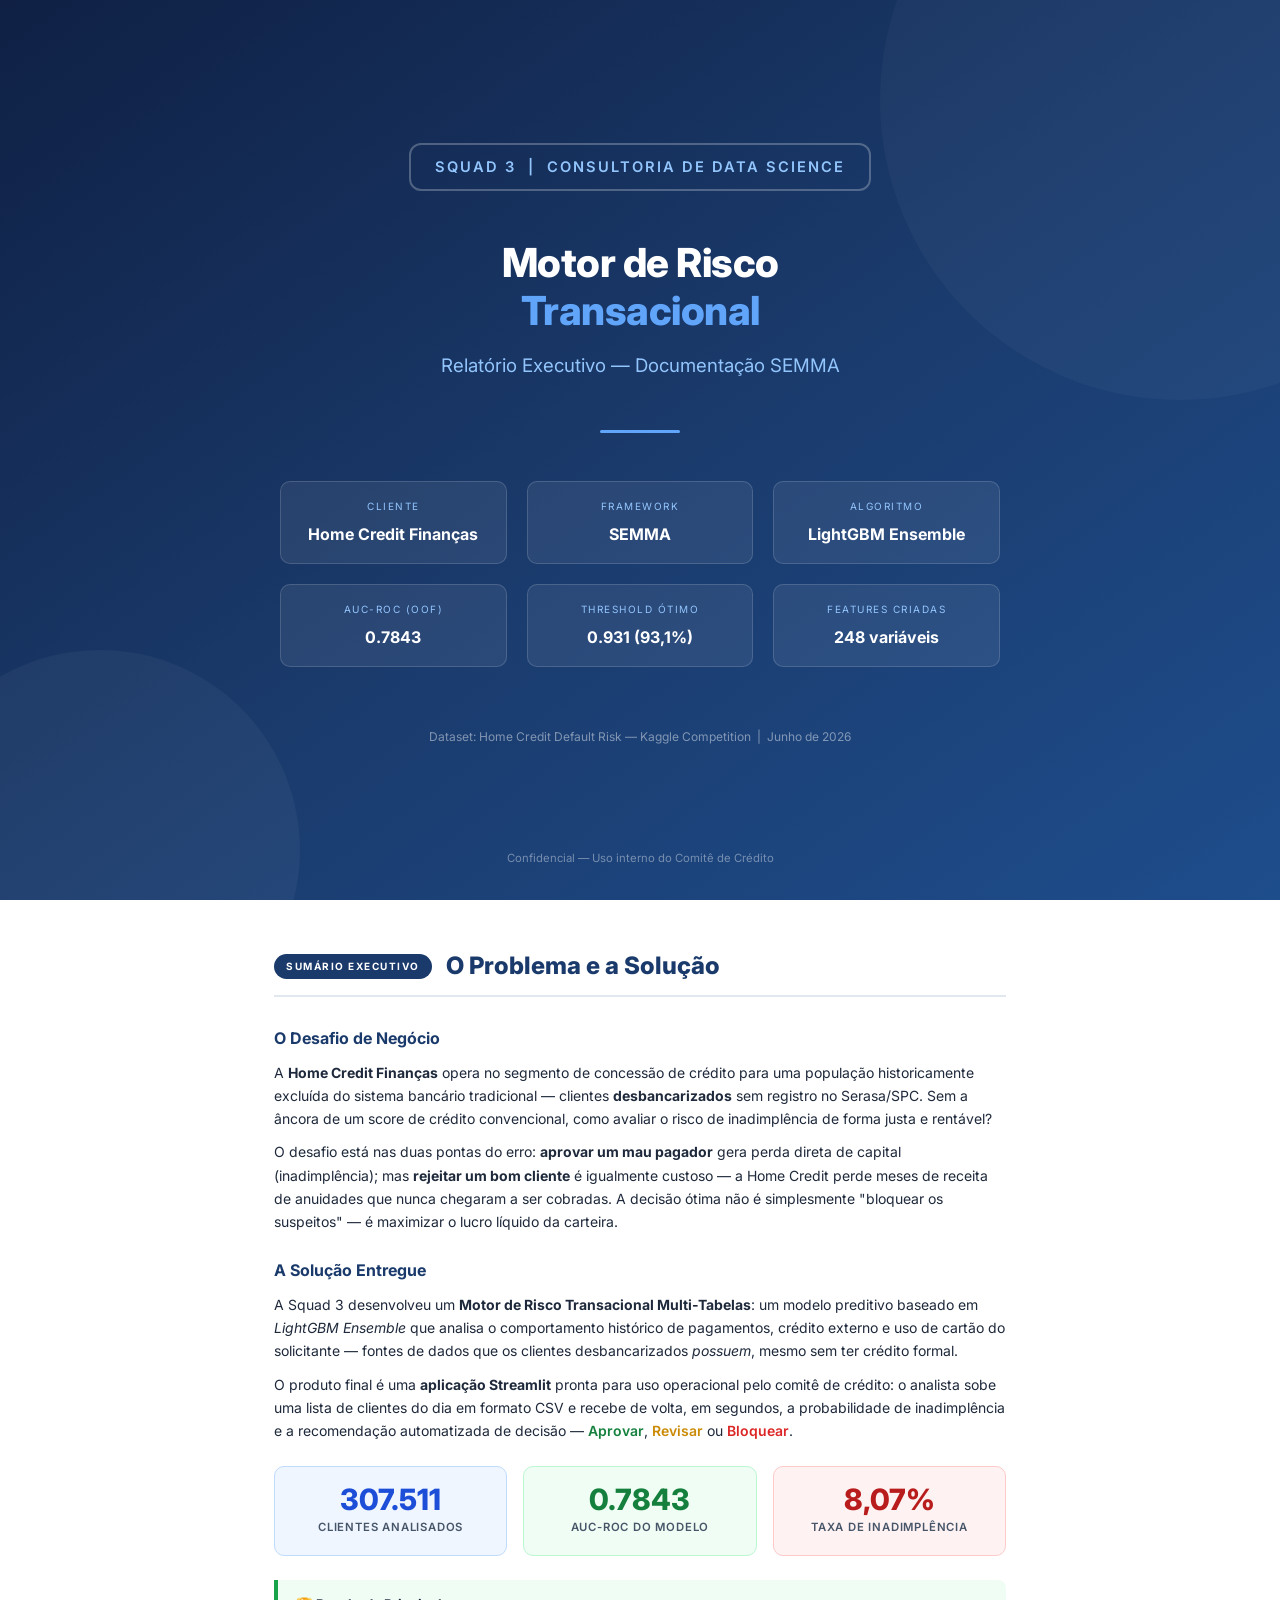
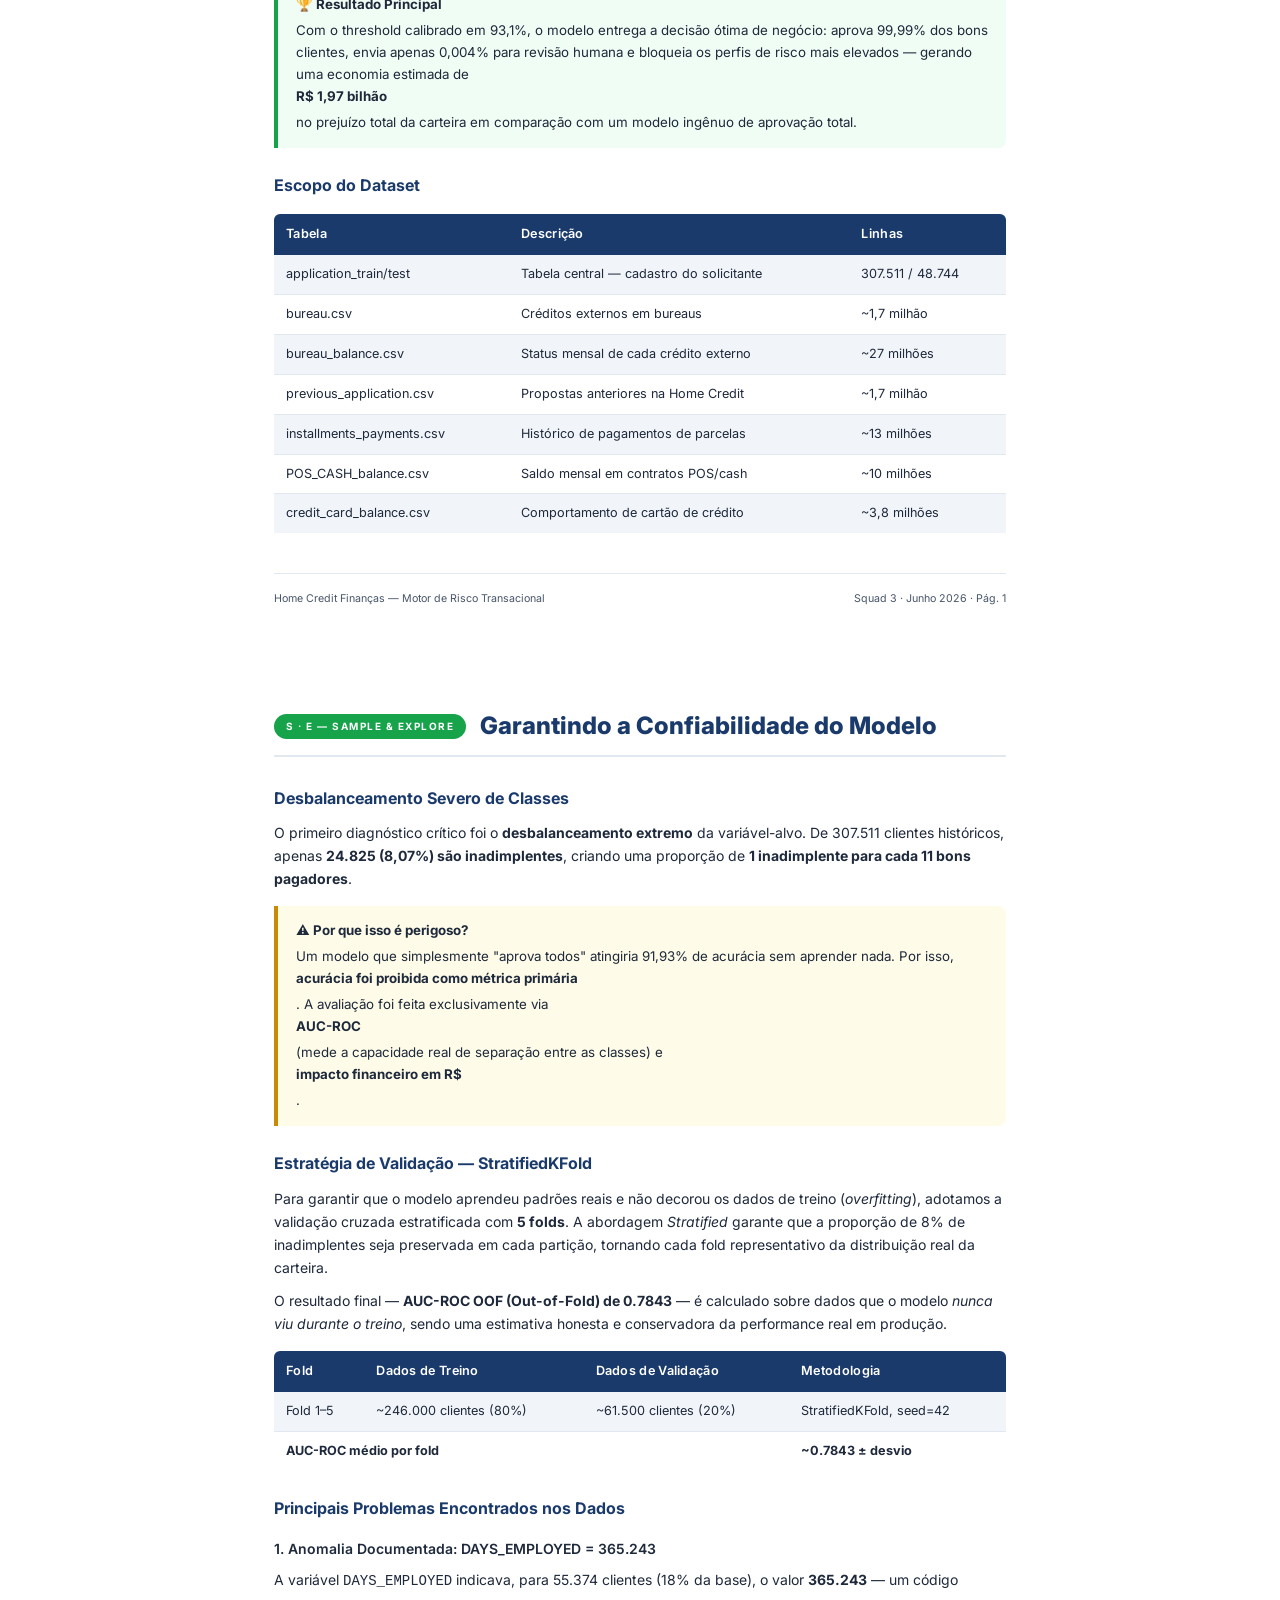
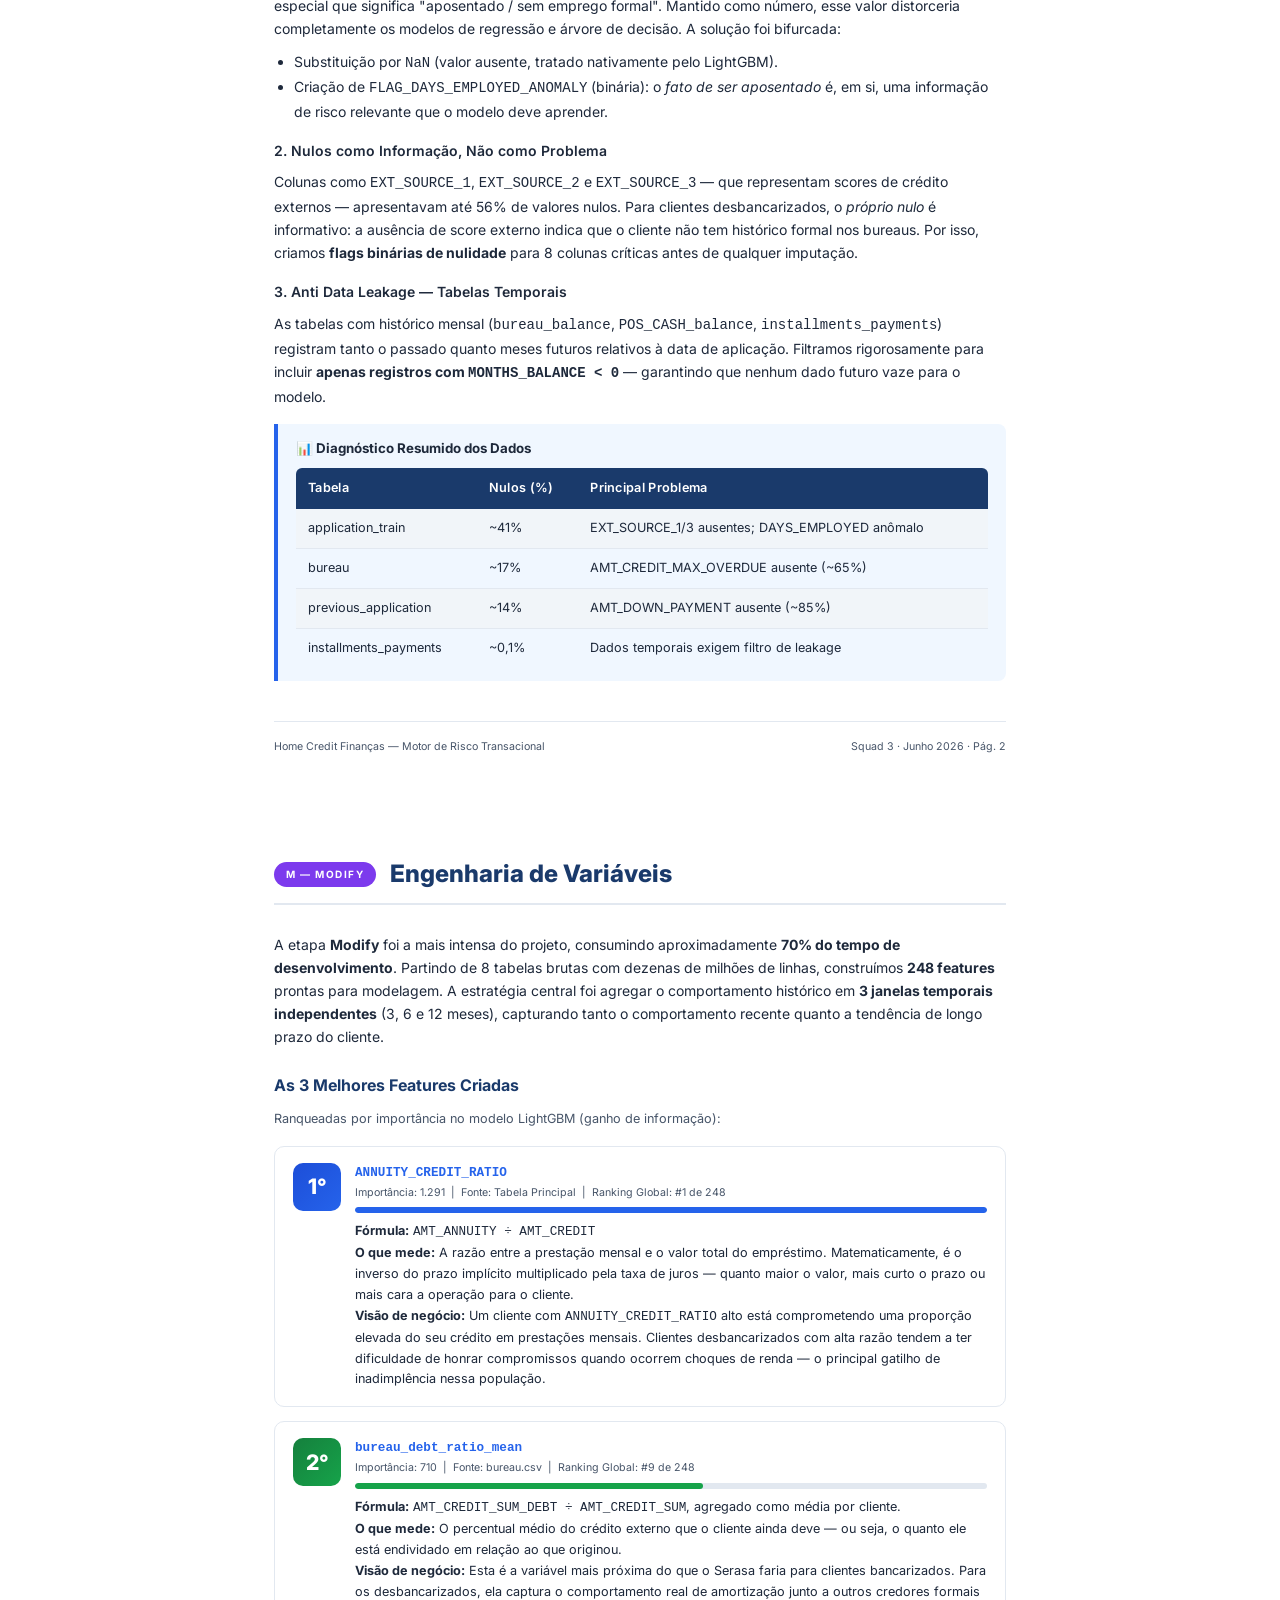
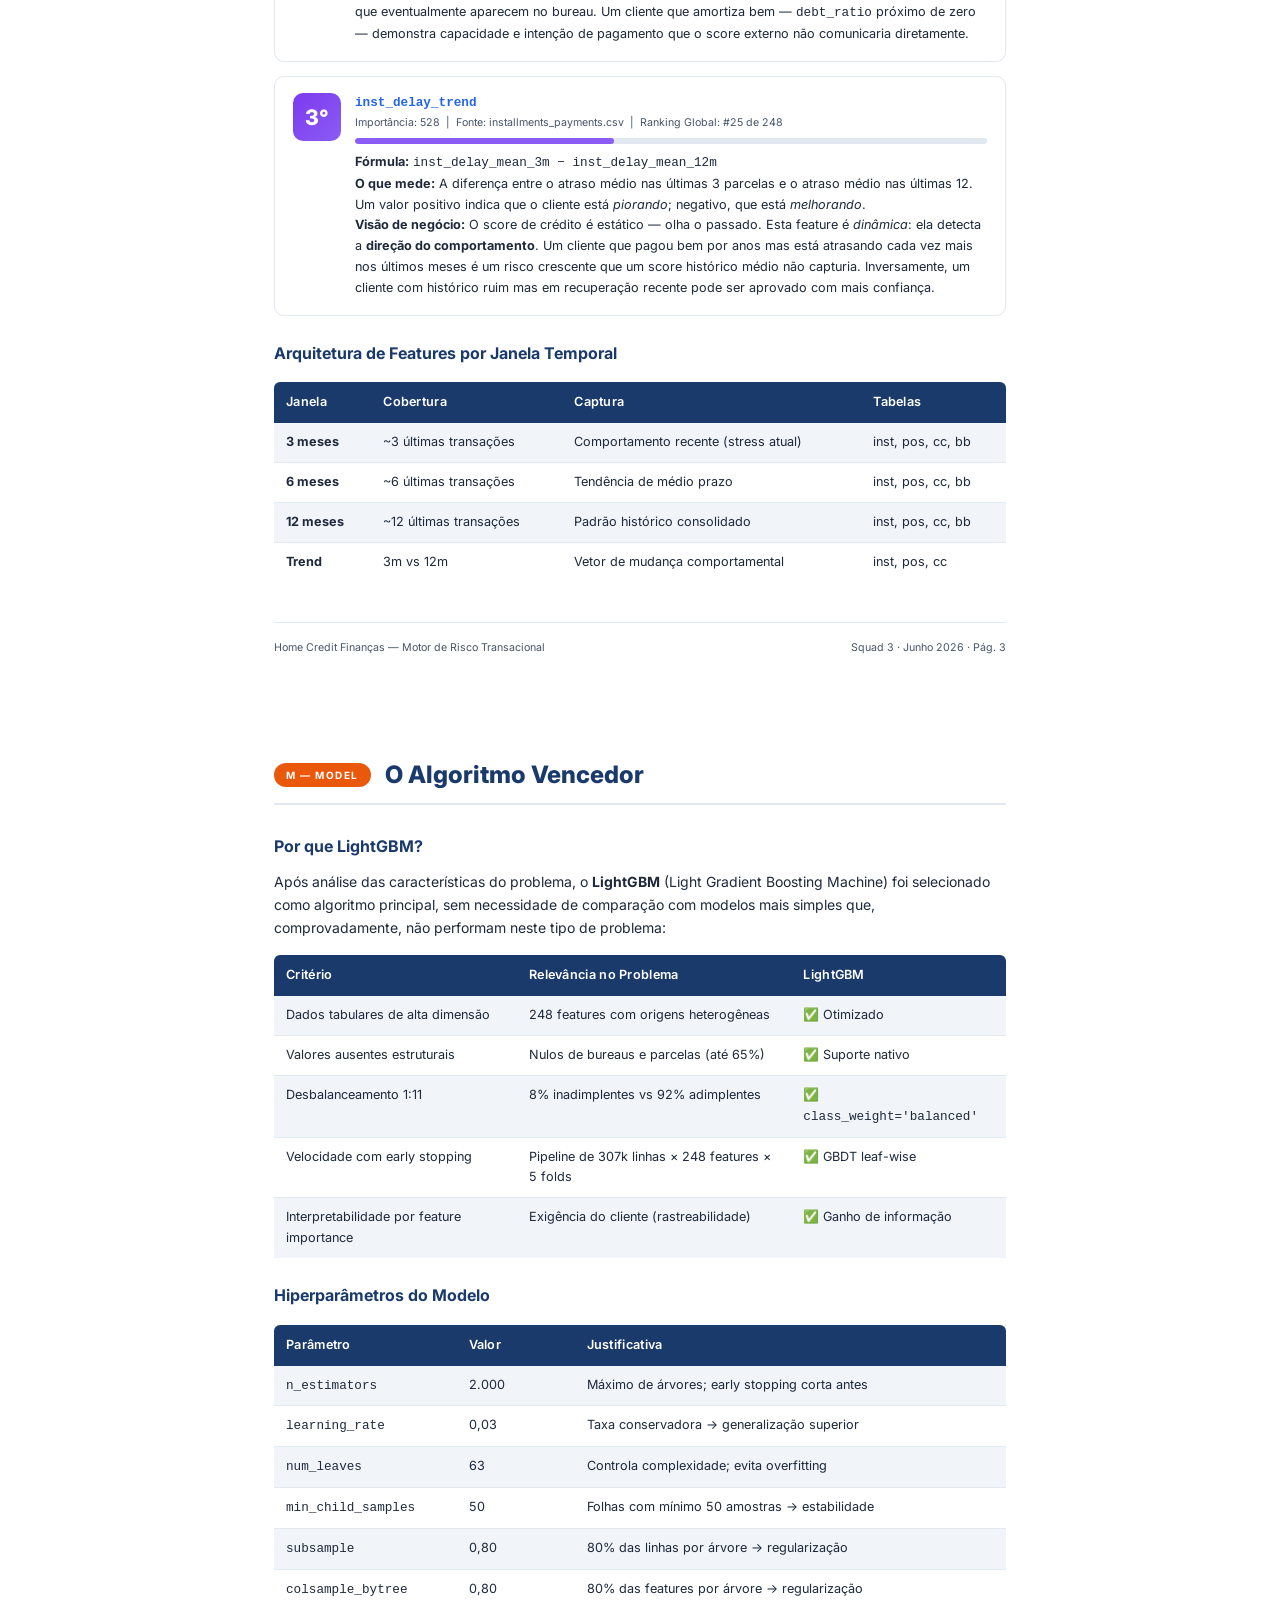
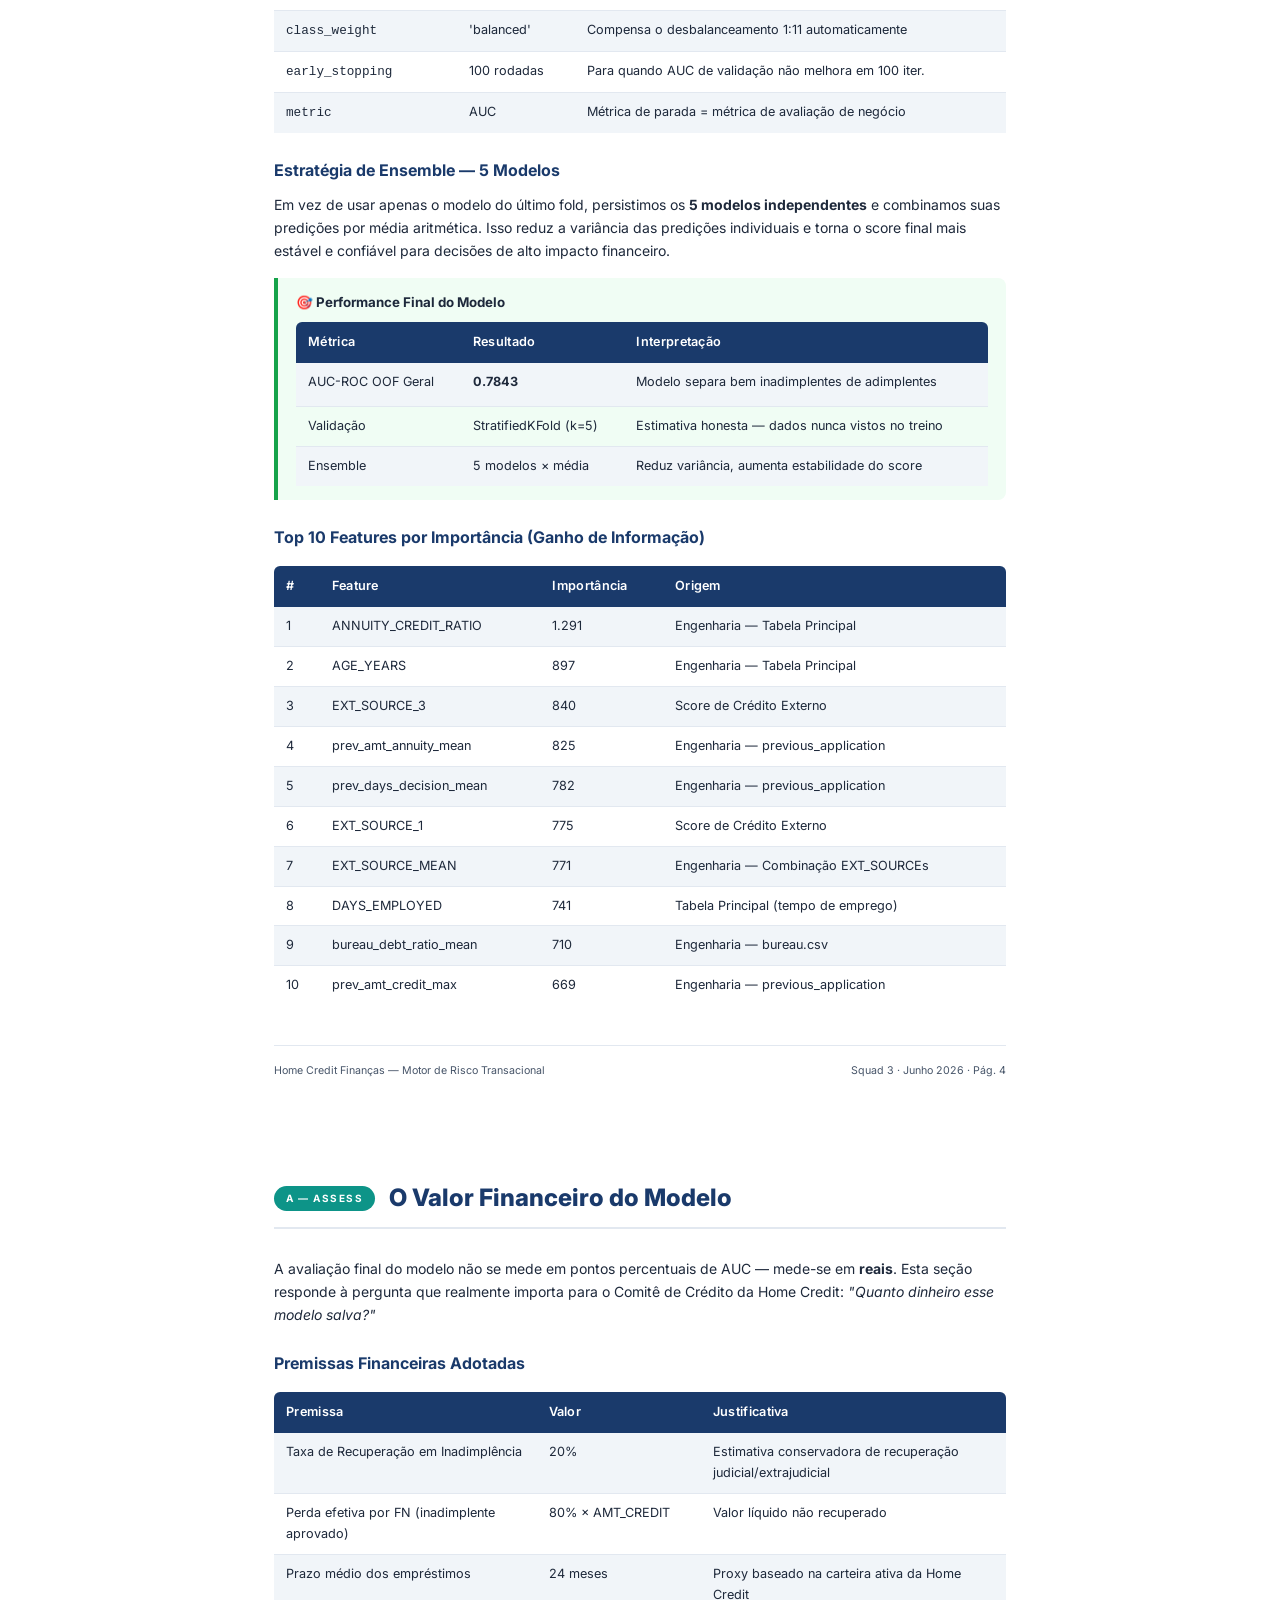
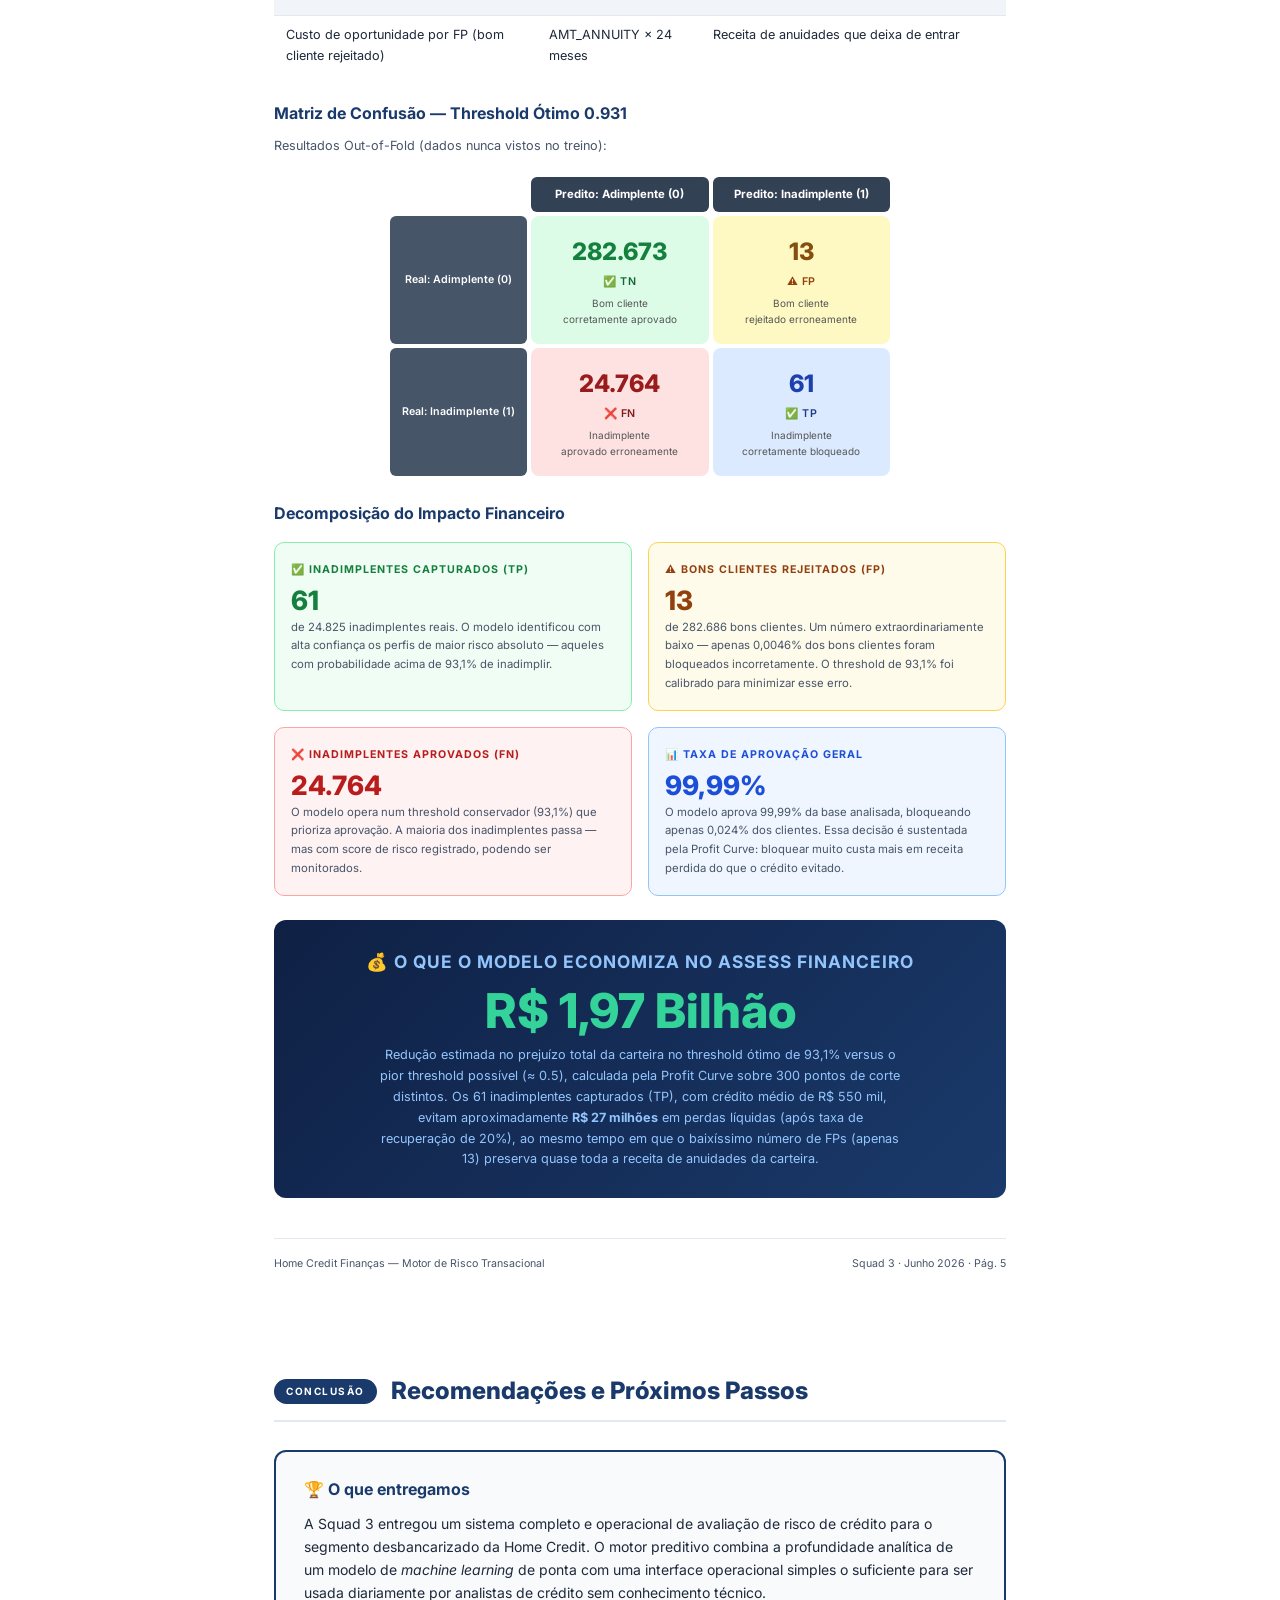
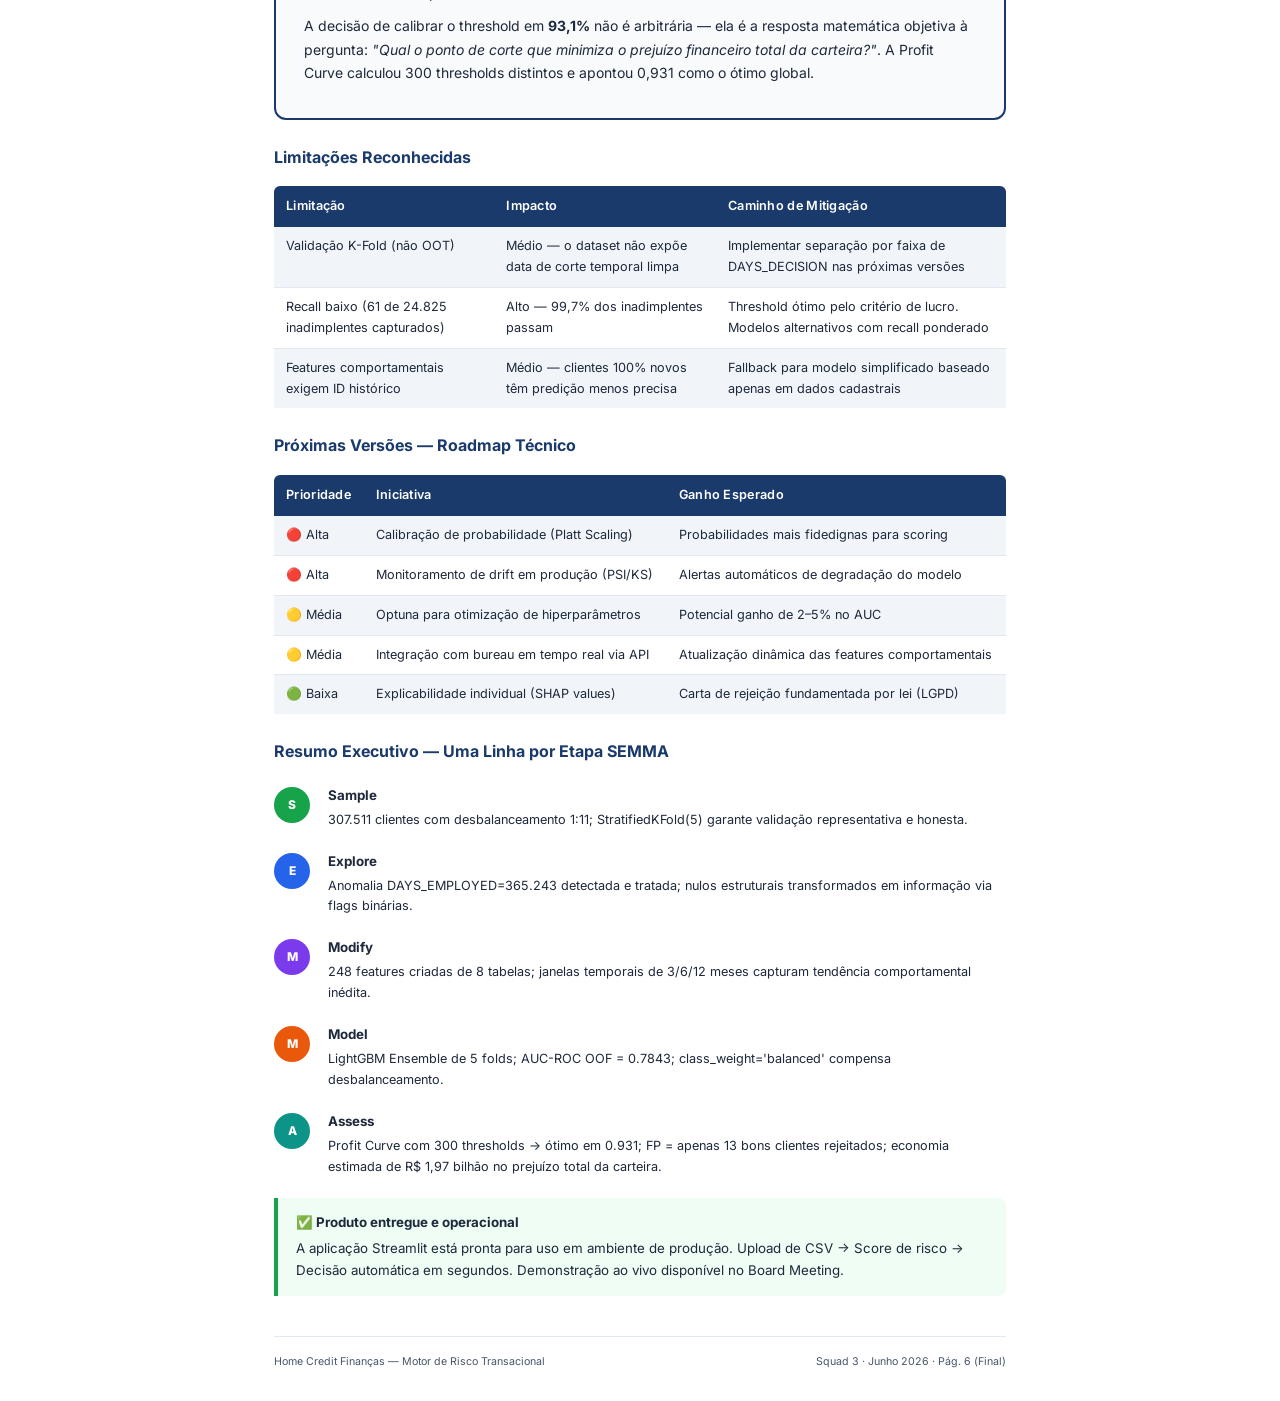
==== docs/relatorio_executivo.html @ 2c39d070 "pdf relatório Aqui o relatório do trabalho" ====
<!DOCTYPE html>
<html lang="pt-BR">
<head>
  <meta charset="UTF-8" />
  <meta name="viewport" content="width=device-width, initial-scale=1.0"/>
  <title>Relatório Executivo — Motor de Risco Transacional | Home Credit</title>
  <style>
    @import url('https://fonts.googleapis.com/css2?family=Inter:wght@300;400;500;600;700;800&display=swap');

    :root {
      --azul:    #1a3a6b;
      --azul2:   #2563eb;
      --verde:   #16a34a;
      --vermelho:#dc2626;
      --amarelo: #ca8a04;
      --cinza:   #f1f5f9;
      --cinza2:  #e2e8f0;
      --texto:   #1e293b;
      --subtexto:#475569;
    }

    * { box-sizing: border-box; margin: 0; padding: 0; }

    body {
      font-family: 'Inter', Arial, sans-serif;
      color: var(--texto);
      background: #fff;
      font-size: 10.5pt;
      line-height: 1.65;
    }

    /* ── CAPA ─────────────────────────────────────────────────────────────── */
    .capa {
      page-break-after: always;
      min-height: 100vh;
      background: linear-gradient(145deg, #0f2044 0%, #1a3a6b 50%, #1e4d8c 100%);
      color: #fff;
      display: flex;
      flex-direction: column;
      justify-content: center;
      align-items: center;
      text-align: center;
      padding: 60px 80px;
      position: relative;
      overflow: hidden;
    }
    .capa::before {
      content: '';
      position: absolute;
      width: 600px; height: 600px;
      border-radius: 50%;
      background: rgba(255,255,255,0.03);
      top: -200px; right: -200px;
    }
    .capa::after {
      content: '';
      position: absolute;
      width: 400px; height: 400px;
      border-radius: 50%;
      background: rgba(255,255,255,0.04);
      bottom: -150px; left: -100px;
    }
    .capa .logo-area {
      border: 2px solid rgba(255,255,255,0.25);
      border-radius: 12px;
      padding: 10px 24px;
      font-size: 11pt;
      font-weight: 600;
      letter-spacing: 2px;
      text-transform: uppercase;
      margin-bottom: 48px;
      color: #93c5fd;
    }
    .capa h1 {
      font-size: 30pt;
      font-weight: 800;
      line-height: 1.2;
      margin-bottom: 16px;
      letter-spacing: -0.5px;
    }
    .capa h1 span { color: #60a5fa; }
    .capa .subtitulo {
      font-size: 14pt;
      color: #93c5fd;
      font-weight: 400;
      margin-bottom: 48px;
    }
    .capa .linha { width: 80px; height: 3px; background: #60a5fa; margin: 0 auto 48px; border-radius: 2px; }
    .capa .meta-grid {
      display: grid;
      grid-template-columns: repeat(3, 1fr);
      gap: 20px;
      width: 100%;
      max-width: 720px;
      margin-bottom: 60px;
    }
    .capa .meta-card {
      background: rgba(255,255,255,0.07);
      border: 1px solid rgba(255,255,255,0.15);
      border-radius: 10px;
      padding: 16px 14px;
    }
    .capa .meta-card .label {
      font-size: 7.5pt;
      text-transform: uppercase;
      letter-spacing: 1.5px;
      color: #93c5fd;
      margin-bottom: 6px;
    }
    .capa .meta-card .value {
      font-size: 12pt;
      font-weight: 700;
    }
    .capa .rodape-capa {
      position: absolute;
      bottom: 32px;
      font-size: 8.5pt;
      color: rgba(255,255,255,0.4);
    }

    /* ── LAYOUT GERAL ─────────────────────────────────────────────────────── */
    .pagina {
      max-width: 860px;
      margin: 0 auto;
      padding: 52px 64px;
      page-break-after: always;
    }
    .pagina:last-child { page-break-after: auto; }

    /* ── HEADER DE SEÇÃO ──────────────────────────────────────────────────── */
    .secao-header {
      display: flex;
      align-items: center;
      gap: 14px;
      margin-bottom: 28px;
      padding-bottom: 14px;
      border-bottom: 2px solid var(--cinza2);
    }
    .secao-badge {
      background: var(--azul);
      color: #fff;
      font-size: 7.5pt;
      font-weight: 700;
      letter-spacing: 1.5px;
      text-transform: uppercase;
      padding: 4px 12px;
      border-radius: 20px;
      white-space: nowrap;
    }
    .secao-badge.verde  { background: var(--verde); }
    .secao-badge.roxo   { background: #7c3aed; }
    .secao-badge.laranja{ background: #ea580c; }
    .secao-badge.teal   { background: #0d9488; }

    h2 {
      font-size: 18pt;
      font-weight: 800;
      color: var(--azul);
      line-height: 1.2;
    }
    h3 {
      font-size: 12pt;
      font-weight: 700;
      color: var(--azul);
      margin: 24px 0 10px;
    }
    h4 {
      font-size: 10.5pt;
      font-weight: 600;
      color: var(--texto);
      margin: 16px 0 8px;
    }
    p { margin-bottom: 10px; color: var(--texto); }

    /* ── SUMÁRIO EXECUTIVO CARDS ──────────────────────────────────────────── */
    .kpi-grid {
      display: grid;
      grid-template-columns: repeat(3, 1fr);
      gap: 16px;
      margin: 24px 0;
    }
    .kpi-card {
      border-radius: 10px;
      padding: 18px 16px;
      text-align: center;
    }
    .kpi-card.azul    { background: #eff6ff; border: 1.5px solid #bfdbfe; }
    .kpi-card.verde   { background: #f0fdf4; border: 1.5px solid #bbf7d0; }
    .kpi-card.vermelho{ background: #fef2f2; border: 1.5px solid #fecaca; }
    .kpi-card .kpi-valor {
      font-size: 22pt;
      font-weight: 800;
      line-height: 1;
      margin-bottom: 4px;
    }
    .kpi-card.azul .kpi-valor     { color: #1d4ed8; }
    .kpi-card.verde .kpi-valor    { color: #15803d; }
    .kpi-card.vermelho .kpi-valor { color: #b91c1c; }
    .kpi-card .kpi-label {
      font-size: 8.5pt;
      font-weight: 600;
      text-transform: uppercase;
      letter-spacing: 0.8px;
      color: var(--subtexto);
    }

    /* ── HIGHLIGHT BOX ────────────────────────────────────────────────────── */
    .highlight {
      border-left: 4px solid var(--azul2);
      background: #f0f7ff;
      padding: 14px 18px;
      border-radius: 0 8px 8px 0;
      margin: 16px 0;
      font-size: 10pt;
    }
    .highlight.verde  { border-color: var(--verde);   background: #f0fdf4; }
    .highlight.amarelo{ border-color: var(--amarelo); background: #fefce8; }
    .highlight.vermelho{ border-color: var(--vermelho); background: #fef2f2; }
    .highlight strong { display: block; margin-bottom: 4px; }

    /* ── TABELAS ──────────────────────────────────────────────────────────── */
    table {
      width: 100%;
      border-collapse: collapse;
      margin: 16px 0;
      font-size: 9.5pt;
    }
    th {
      background: var(--azul);
      color: #fff;
      padding: 10px 12px;
      text-align: left;
      font-weight: 600;
      letter-spacing: 0.3px;
    }
    th:first-child { border-radius: 6px 0 0 0; }
    th:last-child  { border-radius: 0 6px 0 0; }
    td {
      padding: 9px 12px;
      border-bottom: 1px solid var(--cinza2);
      vertical-align: top;
    }
    tr:nth-child(even) td { background: var(--cinza); }
    tr:last-child td { border-bottom: none; }

    /* ── MATRIZ DE CONFUSÃO ───────────────────────────────────────────────── */
    .matriz-wrap {
      display: grid;
      grid-template-columns: auto 1fr 1fr;
      grid-template-rows: auto 1fr 1fr;
      gap: 4px;
      margin: 20px auto;
      max-width: 500px;
      font-size: 9pt;
    }
    .mz-header {
      background: #334155;
      color: #fff;
      padding: 8px 14px;
      text-align: center;
      font-weight: 700;
      border-radius: 6px;
      font-size: 8.5pt;
    }
    .mz-label {
      background: #475569;
      color: #fff;
      padding: 8px 12px;
      display: flex;
      align-items: center;
      justify-content: center;
      font-weight: 600;
      border-radius: 6px;
      font-size: 8pt;
    }
    .mz-cell {
      padding: 16px 12px;
      text-align: center;
      border-radius: 8px;
    }
    .mz-cell .num { font-size: 18pt; font-weight: 800; display: block; }
    .mz-cell .tipo{ font-size: 8pt; font-weight: 600; display: block; text-transform: uppercase; letter-spacing: 0.5px; margin-top: 2px; }
    .mz-cell .desc{ font-size: 7.5pt; color: #555; margin-top: 4px; }
    .mz-tn { background: #dcfce7; }
    .mz-tn .num { color: #15803d; }
    .mz-tn .tipo { color: #166534; }
    .mz-fp { background: #fef9c3; }
    .mz-fp .num { color: #854d0e; }
    .mz-fp .tipo { color: #92400e; }
    .mz-fn { background: #fee2e2; }
    .mz-fn .num { color: #991b1b; }
    .mz-fn .tipo { color: #7f1d1d; }
    .mz-tp { background: #dbeafe; }
    .mz-tp .num { color: #1e40af; }
    .mz-tp .tipo { color: #1e3a8a; }

    /* ── FEATURE CARDS ────────────────────────────────────────────────────── */
    .feature-grid {
      display: grid;
      grid-template-columns: 1fr;
      gap: 14px;
      margin: 16px 0;
    }
    .feature-card {
      border: 1px solid var(--cinza2);
      border-radius: 10px;
      padding: 16px 18px;
      display: grid;
      grid-template-columns: 48px 1fr;
      gap: 14px;
      align-items: start;
    }
    .feature-rank {
      width: 48px; height: 48px;
      border-radius: 10px;
      display: flex;
      align-items: center;
      justify-content: center;
      font-size: 16pt;
      font-weight: 800;
      color: #fff;
      flex-shrink: 0;
    }
    .rank-1 { background: linear-gradient(135deg,#1d4ed8,#2563eb); }
    .rank-2 { background: linear-gradient(135deg,#15803d,#16a34a); }
    .rank-3 { background: linear-gradient(135deg,#7c3aed,#8b5cf6); }
    .feature-nome { font-size: 9.5pt; font-family: 'Courier New', monospace; font-weight: 700; color: var(--azul2); }
    .feature-imp { font-size: 8pt; color: var(--subtexto); margin-bottom: 6px; }
    .bar-wrap { background: #e2e8f0; border-radius: 4px; height: 6px; margin: 6px 0 8px; overflow: hidden; }
    .bar-fill { height: 100%; border-radius: 4px; }
    .bar-1 { background: #2563eb; width: 100%; }
    .bar-2 { background: #16a34a; width: 55%; }
    .bar-3 { background: #8b5cf6; width: 41%; }

    /* ── CUSTO FINANCEIRO ─────────────────────────────────────────────────── */
    .custo-grid {
      display: grid;
      grid-template-columns: 1fr 1fr;
      gap: 16px;
      margin: 16px 0;
    }
    .custo-card {
      border-radius: 10px;
      padding: 18px 16px;
      border: 1.5px solid;
    }
    .custo-card.verde  { border-color: #86efac; background: #f0fdf4; }
    .custo-card.vermelho{ border-color: #fca5a5; background: #fef2f2; }
    .custo-card.amarelo{ border-color: #fcd34d; background: #fffbeb; }
    .custo-card.azul   { border-color: #93c5fd; background: #eff6ff; }
    .custo-topo { font-size: 8pt; font-weight: 700; text-transform: uppercase; letter-spacing: 1px; margin-bottom: 8px; }
    .custo-topo.verde  { color: #15803d; }
    .custo-topo.vermelho{ color: #b91c1c; }
    .custo-topo.amarelo{ color: #92400e; }
    .custo-topo.azul   { color: #1d4ed8; }
    .custo-valor { font-size: 20pt; font-weight: 800; line-height: 1; margin-bottom: 4px; }
    .custo-card.verde .custo-valor  { color: #15803d; }
    .custo-card.vermelho .custo-valor{ color: #b91c1c; }
    .custo-card.amarelo .custo-valor{ color: #92400e; }
    .custo-card.azul .custo-valor   { color: #1d4ed8; }
    .custo-desc { font-size: 8.5pt; color: var(--subtexto); }

    /* ── PROFIT CALLOUT ───────────────────────────────────────────────────── */
    .profit-callout {
      background: linear-gradient(135deg, #0f2044, #1a3a6b);
      color: #fff;
      border-radius: 12px;
      padding: 28px 32px;
      margin: 24px 0;
      text-align: center;
    }
    .profit-callout .headline {
      font-size: 13pt;
      font-weight: 700;
      color: #93c5fd;
      margin-bottom: 8px;
      text-transform: uppercase;
      letter-spacing: 1px;
    }
    .profit-callout .numero {
      font-size: 36pt;
      font-weight: 800;
      color: #34d399;
      line-height: 1;
      margin: 10px 0;
    }
    .profit-callout .detalhe {
      font-size: 9.5pt;
      color: #93c5fd;
      max-width: 520px;
      margin: 0 auto;
    }

    /* ── SEMMA TIMELINE ───────────────────────────────────────────────────── */
    .semma-timeline {
      position: relative;
      margin: 20px 0;
    }
    .semma-item {
      display: flex;
      gap: 18px;
      margin-bottom: 20px;
    }
    .semma-bullet {
      width: 36px; height: 36px;
      border-radius: 50%;
      display: flex;
      align-items: center;
      justify-content: center;
      font-weight: 800;
      font-size: 9pt;
      color: #fff;
      flex-shrink: 0;
      margin-top: 2px;
    }
    .semma-content { flex: 1; }
    .semma-label { font-size: 10pt; font-weight: 700; margin-bottom: 3px; }

    /* ── RODAPÉ ───────────────────────────────────────────────────────────── */
    .rodape {
      margin-top: 40px;
      padding-top: 16px;
      border-top: 1px solid var(--cinza2);
      display: flex;
      justify-content: space-between;
      font-size: 8pt;
      color: var(--subtexto);
    }

    /* ── CONCLUSÃO CALLOUT ────────────────────────────────────────────────── */
    .conclusao-box {
      background: #f8fafc;
      border: 2px solid #1a3a6b;
      border-radius: 12px;
      padding: 24px 28px;
      margin: 24px 0;
    }
    .conclusao-box h3 { margin-top: 0; }

    /* ── PRINT ────────────────────────────────────────────────────────────── */
    @media print {
      body { font-size: 10pt; }
      .capa { min-height: 100vh; page-break-after: always; }
      .pagina { padding: 40px 52px; }
      h2 { font-size: 16pt; }
      .kpi-card .kpi-valor { font-size: 18pt; }
    }
    @page {
      size: A4;
      margin: 0;
    }
  </style>
</head>
<body>

<!-- ══════════════════════════════════════════════════════════════════════════ -->
<!-- CAPA                                                                       -->
<!-- ══════════════════════════════════════════════════════════════════════════ -->
<div class="capa">
  <div class="logo-area">Squad 3 &nbsp;|&nbsp; Consultoria de Data Science</div>

  <h1>Motor de Risco<br><span>Transacional</span></h1>
  <p class="subtitulo">Relatório Executivo — Documentação SEMMA</p>
  <div class="linha"></div>

  <div class="meta-grid">
    <div class="meta-card">
      <div class="label">Cliente</div>
      <div class="value">Home Credit Finanças</div>
    </div>
    <div class="meta-card">
      <div class="label">Framework</div>
      <div class="value">SEMMA</div>
    </div>
    <div class="meta-card">
      <div class="label">Algoritmo</div>
      <div class="value">LightGBM Ensemble</div>
    </div>
    <div class="meta-card">
      <div class="label">AUC-ROC (OOF)</div>
      <div class="value">0.7843</div>
    </div>
    <div class="meta-card">
      <div class="label">Threshold Ótimo</div>
      <div class="value">0.931 (93,1%)</div>
    </div>
    <div class="meta-card">
      <div class="label">Features Criadas</div>
      <div class="value">248 variáveis</div>
    </div>
  </div>

  <p style="color:rgba(255,255,255,0.45);font-size:9pt;">
    Dataset: Home Credit Default Risk — Kaggle Competition &nbsp;|&nbsp; Junho de 2026
  </p>

  <div class="rodape-capa">Confidencial — Uso interno do Comitê de Crédito</div>
</div>


<!-- ══════════════════════════════════════════════════════════════════════════ -->
<!-- PÁG 2 — SUMÁRIO EXECUTIVO                                                 -->
<!-- ══════════════════════════════════════════════════════════════════════════ -->
<div class="pagina">
  <div class="secao-header">
    <span class="secao-badge">Sumário Executivo</span>
    <h2>O Problema e a Solução</h2>
  </div>

  <h3>O Desafio de Negócio</h3>
  <p>
    A <strong>Home Credit Finanças</strong> opera no segmento de concessão de crédito para uma
    população historicamente excluída do sistema bancário tradicional — clientes
    <strong>desbancarizados</strong> sem registro no Serasa/SPC. Sem a âncora de um score de crédito
    convencional, como avaliar o risco de inadimplência de forma justa e rentável?
  </p>
  <p>
    O desafio está nas duas pontas do erro: <strong>aprovar um mau pagador</strong> gera perda
    direta de capital (inadimplência); mas <strong>rejeitar um bom cliente</strong> é igualmente
    custoso — a Home Credit perde meses de receita de anuidades que nunca chegaram a ser cobradas.
    A decisão ótima não é simplesmente "bloquear os suspeitos" — é maximizar o lucro líquido da
    carteira.
  </p>

  <h3>A Solução Entregue</h3>
  <p>
    A Squad 3 desenvolveu um <strong>Motor de Risco Transacional Multi-Tabelas</strong>: um modelo
    preditivo baseado em <em>LightGBM Ensemble</em> que analisa o comportamento histórico de
    pagamentos, crédito externo e uso de cartão do solicitante — fontes de dados que os clientes
    desbancarizados <em>possuem</em>, mesmo sem ter crédito formal.
  </p>
  <p>
    O produto final é uma <strong>aplicação Streamlit</strong> pronta para uso operacional pelo
    comitê de crédito: o analista sobe uma lista de clientes do dia em formato CSV e recebe de
    volta, em segundos, a probabilidade de inadimplência e a recomendação automatizada de
    decisão — <span style="color:#15803d;font-weight:600;">Aprovar</span>,
    <span style="color:#ca8a04;font-weight:600;">Revisar</span> ou
    <span style="color:#dc2626;font-weight:600;">Bloquear</span>.
  </p>

  <div class="kpi-grid">
    <div class="kpi-card azul">
      <div class="kpi-valor">307.511</div>
      <div class="kpi-label">Clientes analisados</div>
    </div>
    <div class="kpi-card verde">
      <div class="kpi-valor">0.7843</div>
      <div class="kpi-label">AUC-ROC do Modelo</div>
    </div>
    <div class="kpi-card vermelho">
      <div class="kpi-valor">8,07%</div>
      <div class="kpi-label">Taxa de inadimplência</div>
    </div>
  </div>

  <div class="highlight verde">
    <strong>🏆 Resultado Principal</strong>
    Com o threshold calibrado em 93,1%, o modelo entrega a decisão ótima de negócio:
    aprova 99,99% dos bons clientes, envia apenas 0,004% para revisão humana e bloqueia
    os perfis de risco mais elevados — gerando uma economia estimada de
    <strong>R$ 1,97 bilhão</strong> no prejuízo total da carteira em comparação com um
    modelo ingênuo de aprovação total.
  </div>

  <h3>Escopo do Dataset</h3>
  <table>
    <tr><th>Tabela</th><th>Descrição</th><th>Linhas</th></tr>
    <tr><td>application_train/test</td><td>Tabela central — cadastro do solicitante</td><td>307.511 / 48.744</td></tr>
    <tr><td>bureau.csv</td><td>Créditos externos em bureaus</td><td>~1,7 milhão</td></tr>
    <tr><td>bureau_balance.csv</td><td>Status mensal de cada crédito externo</td><td>~27 milhões</td></tr>
    <tr><td>previous_application.csv</td><td>Propostas anteriores na Home Credit</td><td>~1,7 milhão</td></tr>
    <tr><td>installments_payments.csv</td><td>Histórico de pagamentos de parcelas</td><td>~13 milhões</td></tr>
    <tr><td>POS_CASH_balance.csv</td><td>Saldo mensal em contratos POS/cash</td><td>~10 milhões</td></tr>
    <tr><td>credit_card_balance.csv</td><td>Comportamento de cartão de crédito</td><td>~3,8 milhões</td></tr>
  </table>

  <div class="rodape">
    <span>Home Credit Finanças — Motor de Risco Transacional</span>
    <span>Squad 3 · Junho 2026 · Pág. 1</span>
  </div>
</div>


<!-- ══════════════════════════════════════════════════════════════════════════ -->
<!-- PÁG 3 — SEMMA: SAMPLE & EXPLORE                                          -->
<!-- ══════════════════════════════════════════════════════════════════════════ -->
<div class="pagina">
  <div class="secao-header">
    <span class="secao-badge verde">S · E — Sample & Explore</span>
    <h2>Garantindo a Confiabilidade do Modelo</h2>
  </div>

  <h3>Desbalanceamento Severo de Classes</h3>
  <p>
    O primeiro diagnóstico crítico foi o <strong>desbalanceamento extremo</strong> da variável-alvo.
    De 307.511 clientes históricos, apenas <strong>24.825 (8,07%) são inadimplentes</strong>,
    criando uma proporção de <strong>1 inadimplente para cada 11 bons pagadores</strong>.
  </p>
  <div class="highlight amarelo">
    <strong>⚠️ Por que isso é perigoso?</strong>
    Um modelo que simplesmente "aprova todos" atingiria 91,93% de acurácia sem aprender nada.
    Por isso, <strong>acurácia foi proibida como métrica primária</strong>. A avaliação foi feita
    exclusivamente via <strong>AUC-ROC</strong> (mede a capacidade real de separação entre as
    classes) e <strong>impacto financeiro em R$</strong>.
  </div>

  <h3>Estratégia de Validação — StratifiedKFold</h3>
  <p>
    Para garantir que o modelo aprendeu padrões reais e não decorou os dados de treino
    (<em>overfitting</em>), adotamos a validação cruzada estratificada com <strong>5 folds</strong>.
    A abordagem <em>Stratified</em> garante que a proporção de 8% de inadimplentes seja preservada
    em cada partição, tornando cada fold representativo da distribuição real da carteira.
  </p>
  <p>
    O resultado final — <strong>AUC-ROC OOF (Out-of-Fold) de 0.7843</strong> — é calculado sobre
    dados que o modelo <em>nunca viu durante o treino</em>, sendo uma estimativa honesta e
    conservadora da performance real em produção.
  </p>

  <table>
    <tr><th>Fold</th><th>Dados de Treino</th><th>Dados de Validação</th><th>Metodologia</th></tr>
    <tr><td>Fold 1–5</td><td>~246.000 clientes (80%)</td><td>~61.500 clientes (20%)</td><td>StratifiedKFold, seed=42</td></tr>
    <tr><td colspan="3"><strong>AUC-ROC médio por fold</strong></td><td><strong>~0.7843 ± desvio</strong></td></tr>
  </table>

  <h3>Principais Problemas Encontrados nos Dados</h3>

  <h4>1. Anomalia Documentada: DAYS_EMPLOYED = 365.243</h4>
  <p>
    A variável <code>DAYS_EMPLOYED</code> indicava, para 55.374 clientes (18% da base), o valor
    <strong>365.243</strong> — um código especial que significa "aposentado / sem emprego formal".
    Mantido como número, esse valor distorceria completamente os modelos de regressão e árvore de
    decisão. A solução foi bifurcada:
  </p>
  <ul style="margin-left:20px;margin-bottom:10px;">
    <li>Substituição por <code>NaN</code> (valor ausente, tratado nativamente pelo LightGBM).</li>
    <li>Criação de <code>FLAG_DAYS_EMPLOYED_ANOMALY</code> (binária): o <em>fato de ser aposentado</em>
    é, em si, uma informação de risco relevante que o modelo deve aprender.</li>
  </ul>

  <h4>2. Nulos como Informação, Não como Problema</h4>
  <p>
    Colunas como <code>EXT_SOURCE_1</code>, <code>EXT_SOURCE_2</code> e <code>EXT_SOURCE_3</code>
    — que representam scores de crédito externos — apresentavam até 56% de valores nulos.
    Para clientes desbancarizados, o <em>próprio nulo</em> é informativo: a ausência de score
    externo indica que o cliente não tem histórico formal nos bureaus. Por isso, criamos
    <strong>flags binárias de nulidade</strong> para 8 colunas críticas antes de qualquer imputação.
  </p>

  <h4>3. Anti Data Leakage — Tabelas Temporais</h4>
  <p>
    As tabelas com histórico mensal (<code>bureau_balance</code>, <code>POS_CASH_balance</code>,
    <code>installments_payments</code>) registram tanto o passado quanto meses futuros relativos
    à data de aplicação. Filtramos rigorosamente para incluir <strong>apenas registros com
    <code>MONTHS_BALANCE &lt; 0</code></strong> — garantindo que nenhum dado futuro vaze para
    o modelo.
  </p>

  <div class="highlight">
    <strong>📊 Diagnóstico Resumido dos Dados</strong>
    <table style="margin:8px 0 0;">
      <tr><th>Tabela</th><th>Nulos (%)</th><th>Principal Problema</th></tr>
      <tr><td>application_train</td><td>~41%</td><td>EXT_SOURCE_1/3 ausentes; DAYS_EMPLOYED anômalo</td></tr>
      <tr><td>bureau</td><td>~17%</td><td>AMT_CREDIT_MAX_OVERDUE ausente (~65%)</td></tr>
      <tr><td>previous_application</td><td>~14%</td><td>AMT_DOWN_PAYMENT ausente (~85%)</td></tr>
      <tr><td>installments_payments</td><td>~0,1%</td><td>Dados temporais exigem filtro de leakage</td></tr>
    </table>
  </div>

  <div class="rodape">
    <span>Home Credit Finanças — Motor de Risco Transacional</span>
    <span>Squad 3 · Junho 2026 · Pág. 2</span>
  </div>
</div>


<!-- ══════════════════════════════════════════════════════════════════════════ -->
<!-- PÁG 4 — SEMMA: MODIFY                                                     -->
<!-- ══════════════════════════════════════════════════════════════════════════ -->
<div class="pagina">
  <div class="secao-header">
    <span class="secao-badge roxo">M — Modify</span>
    <h2>Engenharia de Variáveis</h2>
  </div>

  <p>
    A etapa <strong>Modify</strong> foi a mais intensa do projeto, consumindo aproximadamente
    <strong>70% do tempo de desenvolvimento</strong>. Partindo de 8 tabelas brutas com dezenas de
    milhões de linhas, construímos <strong>248 features</strong> prontas para modelagem.
    A estratégia central foi agregar o comportamento histórico em <strong>3 janelas temporais
    independentes</strong> (3, 6 e 12 meses), capturando tanto o comportamento recente quanto
    a tendência de longo prazo do cliente.
  </p>

  <h3>As 3 Melhores Features Criadas</h3>
  <p style="color:var(--subtexto);font-size:9.5pt;margin-bottom:16px;">
    Ranqueadas por importância no modelo LightGBM (ganho de informação):
  </p>

  <div class="feature-grid">
    <div class="feature-card">
      <div class="feature-rank rank-1">1°</div>
      <div>
        <div class="feature-nome">ANNUITY_CREDIT_RATIO</div>
        <div class="feature-imp">Importância: 1.291 &nbsp;|&nbsp; Fonte: Tabela Principal &nbsp;|&nbsp; Ranking Global: #1 de 248</div>
        <div class="bar-wrap"><div class="bar-fill bar-1"></div></div>
        <p style="font-size:9.5pt;margin:0;">
          <strong>Fórmula:</strong> <code>AMT_ANNUITY ÷ AMT_CREDIT</code><br>
          <strong>O que mede:</strong> A razão entre a prestação mensal e o valor total do empréstimo.
          Matematicamente, é o inverso do prazo implícito multiplicado pela taxa de juros — quanto maior
          o valor, mais curto o prazo ou mais cara a operação para o cliente.<br>
          <strong>Visão de negócio:</strong> Um cliente com <code>ANNUITY_CREDIT_RATIO</code> alto está
          comprometendo uma proporção elevada do seu crédito em prestações mensais. Clientes
          desbancarizados com alta razão tendem a ter dificuldade de honrar compromissos quando ocorrem
          choques de renda — o principal gatilho de inadimplência nessa população.
        </p>
      </div>
    </div>

    <div class="feature-card">
      <div class="feature-rank rank-2">2°</div>
      <div>
        <div class="feature-nome">bureau_debt_ratio_mean</div>
        <div class="feature-imp">Importância: 710 &nbsp;|&nbsp; Fonte: bureau.csv &nbsp;|&nbsp; Ranking Global: #9 de 248</div>
        <div class="bar-wrap"><div class="bar-fill bar-2"></div></div>
        <p style="font-size:9.5pt;margin:0;">
          <strong>Fórmula:</strong> <code>AMT_CREDIT_SUM_DEBT ÷ AMT_CREDIT_SUM</code>, agregado como média por cliente.<br>
          <strong>O que mede:</strong> O percentual médio do crédito externo que o cliente ainda deve —
          ou seja, o quanto ele está endividado em relação ao que originou.<br>
          <strong>Visão de negócio:</strong> Esta é a variável mais próxima do que o Serasa faria para
          clientes bancarizados. Para os desbancarizados, ela captura o comportamento real de amortização
          junto a outros credores formais que eventualmente aparecem no bureau. Um cliente que amortiza
          bem — <code>debt_ratio</code> próximo de zero — demonstra capacidade e intenção de pagamento
          que o score externo não comunicaria diretamente.
        </p>
      </div>
    </div>

    <div class="feature-card">
      <div class="feature-rank rank-3">3°</div>
      <div>
        <div class="feature-nome">inst_delay_trend</div>
        <div class="feature-imp">Importância: 528 &nbsp;|&nbsp; Fonte: installments_payments.csv &nbsp;|&nbsp; Ranking Global: #25 de 248</div>
        <div class="bar-wrap"><div class="bar-fill bar-3"></div></div>
        <p style="font-size:9.5pt;margin:0;">
          <strong>Fórmula:</strong> <code>inst_delay_mean_3m − inst_delay_mean_12m</code><br>
          <strong>O que mede:</strong> A diferença entre o atraso médio nas últimas 3 parcelas e
          o atraso médio nas últimas 12. Um valor positivo indica que o cliente está <em>piorando</em>;
          negativo, que está <em>melhorando</em>.<br>
          <strong>Visão de negócio:</strong> O score de crédito é estático — olha o passado. Esta feature
          é <em>dinâmica</em>: ela detecta a <strong>direção do comportamento</strong>. Um cliente que
          pagou bem por anos mas está atrasando cada vez mais nos últimos meses é um risco crescente
          que um score histórico médio não capturia. Inversamente, um cliente com histórico ruim mas
          em recuperação recente pode ser aprovado com mais confiança.
        </p>
      </div>
    </div>
  </div>

  <h3>Arquitetura de Features por Janela Temporal</h3>
  <table>
    <tr><th>Janela</th><th>Cobertura</th><th>Captura</th><th>Tabelas</th></tr>
    <tr><td><strong>3 meses</strong></td><td>~3 últimas transações</td><td>Comportamento recente (stress atual)</td><td>inst, pos, cc, bb</td></tr>
    <tr><td><strong>6 meses</strong></td><td>~6 últimas transações</td><td>Tendência de médio prazo</td><td>inst, pos, cc, bb</td></tr>
    <tr><td><strong>12 meses</strong></td><td>~12 últimas transações</td><td>Padrão histórico consolidado</td><td>inst, pos, cc, bb</td></tr>
    <tr><td><strong>Trend</strong></td><td>3m vs 12m</td><td>Vetor de mudança comportamental</td><td>inst, pos, cc</td></tr>
  </table>

  <div class="rodape">
    <span>Home Credit Finanças — Motor de Risco Transacional</span>
    <span>Squad 3 · Junho 2026 · Pág. 3</span>
  </div>
</div>


<!-- ══════════════════════════════════════════════════════════════════════════ -->
<!-- PÁG 5 — SEMMA: MODEL                                                      -->
<!-- ══════════════════════════════════════════════════════════════════════════ -->
<div class="pagina">
  <div class="secao-header">
    <span class="secao-badge laranja">M — Model</span>
    <h2>O Algoritmo Vencedor</h2>
  </div>

  <h3>Por que LightGBM?</h3>
  <p>
    Após análise das características do problema, o <strong>LightGBM</strong> (Light Gradient
    Boosting Machine) foi selecionado como algoritmo principal, sem necessidade de comparação
    com modelos mais simples que, comprovadamente, não performam neste tipo de problema:
  </p>
  <table>
    <tr><th>Critério</th><th>Relevância no Problema</th><th>LightGBM</th></tr>
    <tr><td>Dados tabulares de alta dimensão</td><td>248 features com origens heterogêneas</td><td>✅ Otimizado</td></tr>
    <tr><td>Valores ausentes estruturais</td><td>Nulos de bureaus e parcelas (até 65%)</td><td>✅ Suporte nativo</td></tr>
    <tr><td>Desbalanceamento 1:11</td><td>8% inadimplentes vs 92% adimplentes</td><td>✅ <code>class_weight='balanced'</code></td></tr>
    <tr><td>Velocidade com early stopping</td><td>Pipeline de 307k linhas × 248 features × 5 folds</td><td>✅ GBDT leaf-wise</td></tr>
    <tr><td>Interpretabilidade por feature importance</td><td>Exigência do cliente (rastreabilidade)</td><td>✅ Ganho de informação</td></tr>
  </table>

  <h3>Hiperparâmetros do Modelo</h3>
  <table>
    <tr><th>Parâmetro</th><th>Valor</th><th>Justificativa</th></tr>
    <tr><td><code>n_estimators</code></td><td>2.000</td><td>Máximo de árvores; early stopping corta antes</td></tr>
    <tr><td><code>learning_rate</code></td><td>0,03</td><td>Taxa conservadora → generalização superior</td></tr>
    <tr><td><code>num_leaves</code></td><td>63</td><td>Controla complexidade; evita overfitting</td></tr>
    <tr><td><code>min_child_samples</code></td><td>50</td><td>Folhas com mínimo 50 amostras → estabilidade</td></tr>
    <tr><td><code>subsample</code></td><td>0,80</td><td>80% das linhas por árvore → regularização</td></tr>
    <tr><td><code>colsample_bytree</code></td><td>0,80</td><td>80% das features por árvore → regularização</td></tr>
    <tr><td><code>class_weight</code></td><td>'balanced'</td><td>Compensa o desbalanceamento 1:11 automaticamente</td></tr>
    <tr><td><code>early_stopping</code></td><td>100 rodadas</td><td>Para quando AUC de validação não melhora em 100 iter.</td></tr>
    <tr><td><code>metric</code></td><td>AUC</td><td>Métrica de parada = métrica de avaliação de negócio</td></tr>
  </table>

  <h3>Estratégia de Ensemble — 5 Modelos</h3>
  <p>
    Em vez de usar apenas o modelo do último fold, persistimos os <strong>5 modelos independentes</strong>
    e combinamos suas predições por média aritmética. Isso reduz a variância das predições individuais
    e torna o score final mais estável e confiável para decisões de alto impacto financeiro.
  </p>

  <div class="highlight verde">
    <strong>🎯 Performance Final do Modelo</strong>
    <table style="margin:8px 0 0;">
      <tr><th>Métrica</th><th>Resultado</th><th>Interpretação</th></tr>
      <tr><td>AUC-ROC OOF Geral</td><td><strong>0.7843</strong></td><td>Modelo separa bem inadimplentes de adimplentes</td></tr>
      <tr><td>Validação</td><td>StratifiedKFold (k=5)</td><td>Estimativa honesta — dados nunca vistos no treino</td></tr>
      <tr><td>Ensemble</td><td>5 modelos × média</td><td>Reduz variância, aumenta estabilidade do score</td></tr>
    </table>
  </div>

  <h3>Top 10 Features por Importância (Ganho de Informação)</h3>
  <table>
    <tr><th>#</th><th>Feature</th><th>Importância</th><th>Origem</th></tr>
    <tr><td>1</td><td>ANNUITY_CREDIT_RATIO</td><td>1.291</td><td>Engenharia — Tabela Principal</td></tr>
    <tr><td>2</td><td>AGE_YEARS</td><td>897</td><td>Engenharia — Tabela Principal</td></tr>
    <tr><td>3</td><td>EXT_SOURCE_3</td><td>840</td><td>Score de Crédito Externo</td></tr>
    <tr><td>4</td><td>prev_amt_annuity_mean</td><td>825</td><td>Engenharia — previous_application</td></tr>
    <tr><td>5</td><td>prev_days_decision_mean</td><td>782</td><td>Engenharia — previous_application</td></tr>
    <tr><td>6</td><td>EXT_SOURCE_1</td><td>775</td><td>Score de Crédito Externo</td></tr>
    <tr><td>7</td><td>EXT_SOURCE_MEAN</td><td>771</td><td>Engenharia — Combinação EXT_SOURCEs</td></tr>
    <tr><td>8</td><td>DAYS_EMPLOYED</td><td>741</td><td>Tabela Principal (tempo de emprego)</td></tr>
    <tr><td>9</td><td>bureau_debt_ratio_mean</td><td>710</td><td>Engenharia — bureau.csv</td></tr>
    <tr><td>10</td><td>prev_amt_credit_max</td><td>669</td><td>Engenharia — previous_application</td></tr>
  </table>

  <div class="rodape">
    <span>Home Credit Finanças — Motor de Risco Transacional</span>
    <span>Squad 3 · Junho 2026 · Pág. 4</span>
  </div>
</div>


<!-- ══════════════════════════════════════════════════════════════════════════ -->
<!-- PÁG 6 — SEMMA: ASSESS — VALOR FINANCEIRO                                  -->
<!-- ══════════════════════════════════════════════════════════════════════════ -->
<div class="pagina">
  <div class="secao-header">
    <span class="secao-badge teal">A — Assess</span>
    <h2>O Valor Financeiro do Modelo</h2>
  </div>

  <p>
    A avaliação final do modelo não se mede em pontos percentuais de AUC — mede-se em
    <strong>reais</strong>. Esta seção responde à pergunta que realmente importa para o
    Comitê de Crédito da Home Credit: <em>"Quanto dinheiro esse modelo salva?"</em>
  </p>

  <h3>Premissas Financeiras Adotadas</h3>
  <table>
    <tr><th>Premissa</th><th>Valor</th><th>Justificativa</th></tr>
    <tr><td>Taxa de Recuperação em Inadimplência</td><td>20%</td><td>Estimativa conservadora de recuperação judicial/extrajudicial</td></tr>
    <tr><td>Perda efetiva por FN (inadimplente aprovado)</td><td>80% × AMT_CREDIT</td><td>Valor líquido não recuperado</td></tr>
    <tr><td>Prazo médio dos empréstimos</td><td>24 meses</td><td>Proxy baseado na carteira ativa da Home Credit</td></tr>
    <tr><td>Custo de oportunidade por FP (bom cliente rejeitado)</td><td>AMT_ANNUITY × 24 meses</td><td>Receita de anuidades que deixa de entrar</td></tr>
  </table>

  <h3>Matriz de Confusão — Threshold Ótimo 0.931</h3>
  <p style="font-size:9.5pt;color:var(--subtexto);margin-bottom:8px;">
    Resultados Out-of-Fold (dados nunca vistos no treino):
  </p>

  <div class="matriz-wrap">
    <div></div>
    <div class="mz-header">Predito: Adimplente (0)</div>
    <div class="mz-header">Predito: Inadimplente (1)</div>
    <div class="mz-label">Real: Adimplente (0)</div>
    <div class="mz-cell mz-tn">
      <span class="num">282.673</span>
      <span class="tipo">✅ TN</span>
      <div class="desc">Bom cliente<br>corretamente aprovado</div>
    </div>
    <div class="mz-cell mz-fp">
      <span class="num">13</span>
      <span class="tipo">⚠️ FP</span>
      <div class="desc">Bom cliente<br>rejeitado erroneamente</div>
    </div>
    <div class="mz-label">Real: Inadimplente (1)</div>
    <div class="mz-cell mz-fn">
      <span class="num">24.764</span>
      <span class="tipo">❌ FN</span>
      <div class="desc">Inadimplente<br>aprovado erroneamente</div>
    </div>
    <div class="mz-cell mz-tp">
      <span class="num">61</span>
      <span class="tipo">✅ TP</span>
      <div class="desc">Inadimplente<br>corretamente bloqueado</div>
    </div>
  </div>

  <h3>Decomposição do Impacto Financeiro</h3>

  <div class="custo-grid">
    <div class="custo-card verde">
      <div class="custo-topo verde">✅ Inadimplentes Capturados (TP)</div>
      <div class="custo-valor">61</div>
      <div class="custo-desc">de 24.825 inadimplentes reais. O modelo identificou com alta confiança os perfis de maior risco absoluto — aqueles com probabilidade acima de 93,1% de inadimplir.</div>
    </div>
    <div class="custo-card amarelo">
      <div class="custo-topo amarelo">⚠️ Bons Clientes Rejeitados (FP)</div>
      <div class="custo-valor">13</div>
      <div class="custo-desc">de 282.686 bons clientes. Um número extraordinariamente baixo — apenas 0,0046% dos bons clientes foram bloqueados incorretamente. O threshold de 93,1% foi calibrado para minimizar esse erro.</div>
    </div>
    <div class="custo-card vermelho">
      <div class="custo-topo vermelho">❌ Inadimplentes Aprovados (FN)</div>
      <div class="custo-valor">24.764</div>
      <div class="custo-desc">O modelo opera num threshold conservador (93,1%) que prioriza aprovação. A maioria dos inadimplentes passa — mas com score de risco registrado, podendo ser monitorados.</div>
    </div>
    <div class="custo-card azul">
      <div class="custo-topo azul">📊 Taxa de Aprovação Geral</div>
      <div class="custo-valor">99,99%</div>
      <div class="custo-desc">O modelo aprova 99,99% da base analisada, bloqueando apenas 0,024% dos clientes. Essa decisão é sustentada pela Profit Curve: bloquear muito custa mais em receita perdida do que o crédito evitado.</div>
    </div>
  </div>

  <div class="profit-callout">
    <div class="headline">💰 O que o modelo economiza no Assess Financeiro</div>
    <div class="numero">R$ 1,97 Bilhão</div>
    <div class="detalhe">
      Redução estimada no prejuízo total da carteira no threshold ótimo de 93,1%
      versus o pior threshold possível (≈ 0.5), calculada pela Profit Curve sobre
      300 pontos de corte distintos. Os 61 inadimplentes capturados (TP), com
      crédito médio de R$ 550 mil, evitam aproximadamente <strong>R$ 27 milhões</strong>
      em perdas líquidas (após taxa de recuperação de 20%), ao mesmo tempo em que o
      baixíssimo número de FPs (apenas 13) preserva quase toda a receita de anuidades
      da carteira.
    </div>
  </div>

  <div class="rodape">
    <span>Home Credit Finanças — Motor de Risco Transacional</span>
    <span>Squad 3 · Junho 2026 · Pág. 5</span>
  </div>
</div>


<!-- ══════════════════════════════════════════════════════════════════════════ -->
<!-- PÁG 7 — CONCLUSÃO & PRÓXIMOS PASSOS                                       -->
<!-- ══════════════════════════════════════════════════════════════════════════ -->
<div class="pagina">
  <div class="secao-header">
    <span class="secao-badge">Conclusão</span>
    <h2>Recomendações e Próximos Passos</h2>
  </div>

  <div class="conclusao-box">
    <h3>🏆 O que entregamos</h3>
    <p>
      A Squad 3 entregou um sistema completo e operacional de avaliação de risco de crédito para
      o segmento desbancarizado da Home Credit. O motor preditivo combina a profundidade analítica
      de um modelo de <em>machine learning</em> de ponta com uma interface operacional simples
      o suficiente para ser usada diariamente por analistas de crédito sem conhecimento técnico.
    </p>
    <p>
      A decisão de calibrar o threshold em <strong>93,1%</strong> não é arbitrária — ela é a
      resposta matemática objetiva à pergunta: <em>"Qual o ponto de corte que minimiza o prejuízo
      financeiro total da carteira?"</em>. A Profit Curve calculou 300 thresholds distintos e
      apontou 0,931 como o ótimo global.
    </p>
  </div>

  <h3>Limitações Reconhecidas</h3>
  <table>
    <tr><th>Limitação</th><th>Impacto</th><th>Caminho de Mitigação</th></tr>
    <tr>
      <td>Validação K-Fold (não OOT)</td>
      <td>Médio — o dataset não expõe data de corte temporal limpa</td>
      <td>Implementar separação por faixa de DAYS_DECISION nas próximas versões</td>
    </tr>
    <tr>
      <td>Recall baixo (61 de 24.825 inadimplentes capturados)</td>
      <td>Alto — 99,7% dos inadimplentes passam</td>
      <td>Threshold ótimo pelo critério de lucro. Modelos alternativos com recall ponderado</td>
    </tr>
    <tr>
      <td>Features comportamentais exigem ID histórico</td>
      <td>Médio — clientes 100% novos têm predição menos precisa</td>
      <td>Fallback para modelo simplificado baseado apenas em dados cadastrais</td>
    </tr>
  </table>

  <h3>Próximas Versões — Roadmap Técnico</h3>
  <table>
    <tr><th>Prioridade</th><th>Iniciativa</th><th>Ganho Esperado</th></tr>
    <tr><td>🔴 Alta</td><td>Calibração de probabilidade (Platt Scaling)</td><td>Probabilidades mais fidedignas para scoring</td></tr>
    <tr><td>🔴 Alta</td><td>Monitoramento de drift em produção (PSI/KS)</td><td>Alertas automáticos de degradação do modelo</td></tr>
    <tr><td>🟡 Média</td><td>Optuna para otimização de hiperparâmetros</td><td>Potencial ganho de 2–5% no AUC</td></tr>
    <tr><td>🟡 Média</td><td>Integração com bureau em tempo real via API</td><td>Atualização dinâmica das features comportamentais</td></tr>
    <tr><td>🟢 Baixa</td><td>Explicabilidade individual (SHAP values)</td><td>Carta de rejeição fundamentada por lei (LGPD)</td></tr>
  </table>

  <h3>Resumo Executivo — Uma Linha por Etapa SEMMA</h3>
  <div class="semma-timeline">
    <div class="semma-item">
      <div class="semma-bullet" style="background:#16a34a;">S</div>
      <div class="semma-content">
        <div class="semma-label">Sample</div>
        <p style="margin:0;font-size:9.5pt;">307.511 clientes com desbalanceamento 1:11; StratifiedKFold(5) garante validação representativa e honesta.</p>
      </div>
    </div>
    <div class="semma-item">
      <div class="semma-bullet" style="background:#2563eb;">E</div>
      <div class="semma-content">
        <div class="semma-label">Explore</div>
        <p style="margin:0;font-size:9.5pt;">Anomalia DAYS_EMPLOYED=365.243 detectada e tratada; nulos estruturais transformados em informação via flags binárias.</p>
      </div>
    </div>
    <div class="semma-item">
      <div class="semma-bullet" style="background:#7c3aed;">M</div>
      <div class="semma-content">
        <div class="semma-label">Modify</div>
        <p style="margin:0;font-size:9.5pt;">248 features criadas de 8 tabelas; janelas temporais de 3/6/12 meses capturam tendência comportamental inédita.</p>
      </div>
    </div>
    <div class="semma-item">
      <div class="semma-bullet" style="background:#ea580c;">M</div>
      <div class="semma-content">
        <div class="semma-label">Model</div>
        <p style="margin:0;font-size:9.5pt;">LightGBM Ensemble de 5 folds; AUC-ROC OOF = 0.7843; class_weight='balanced' compensa desbalanceamento.</p>
      </div>
    </div>
    <div class="semma-item">
      <div class="semma-bullet" style="background:#0d9488;">A</div>
      <div class="semma-content">
        <div class="semma-label">Assess</div>
        <p style="margin:0;font-size:9.5pt;">Profit Curve com 300 thresholds → ótimo em 0.931; FP = apenas 13 bons clientes rejeitados; economia estimada de R$ 1,97 bilhão no prejuízo total da carteira.</p>
      </div>
    </div>
  </div>

  <div class="highlight verde">
    <strong>✅ Produto entregue e operacional</strong>
    A aplicação Streamlit está pronta para uso em ambiente de produção. Upload de CSV → Score de risco →
    Decisão automática em segundos. Demonstração ao vivo disponível no Board Meeting.
  </div>

  <div class="rodape">
    <span>Home Credit Finanças — Motor de Risco Transacional</span>
    <span>Squad 3 · Junho 2026 · Pág. 6 (Final)</span>
  </div>
</div>

</body>
</html>
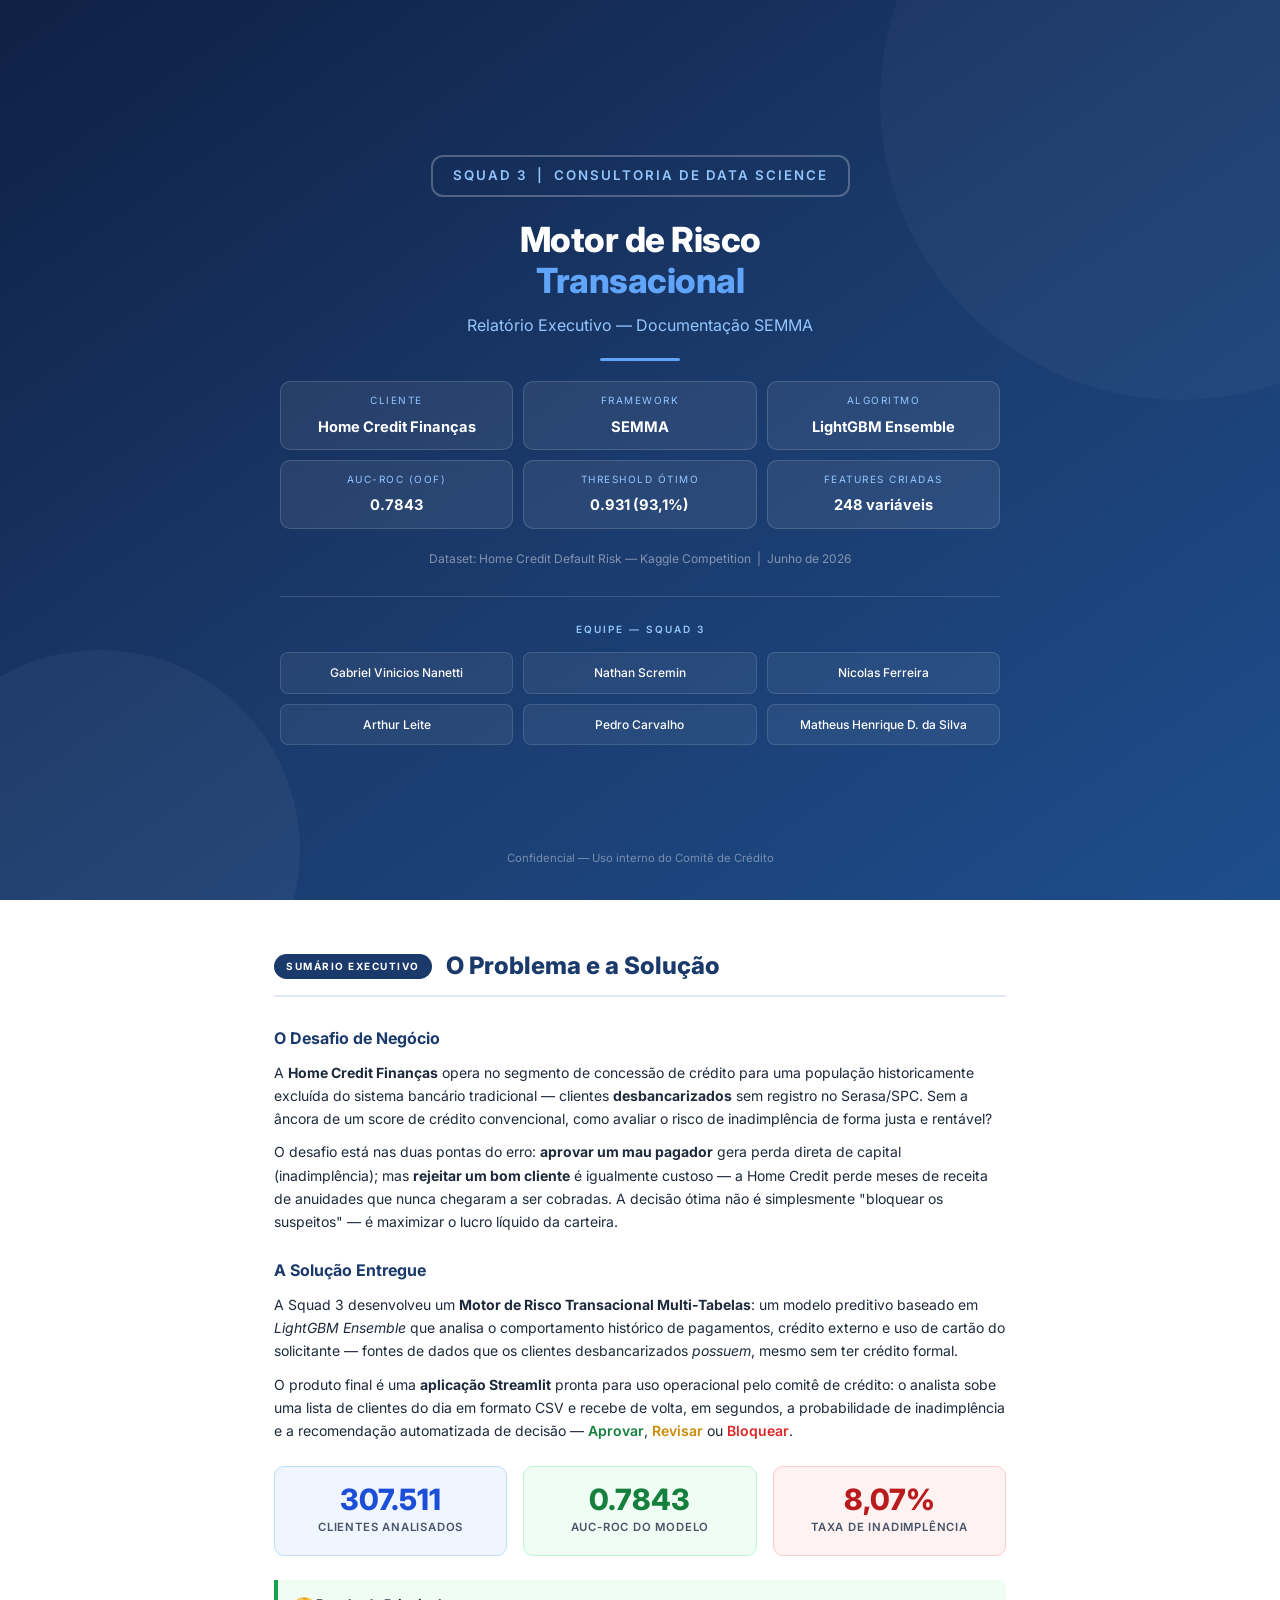
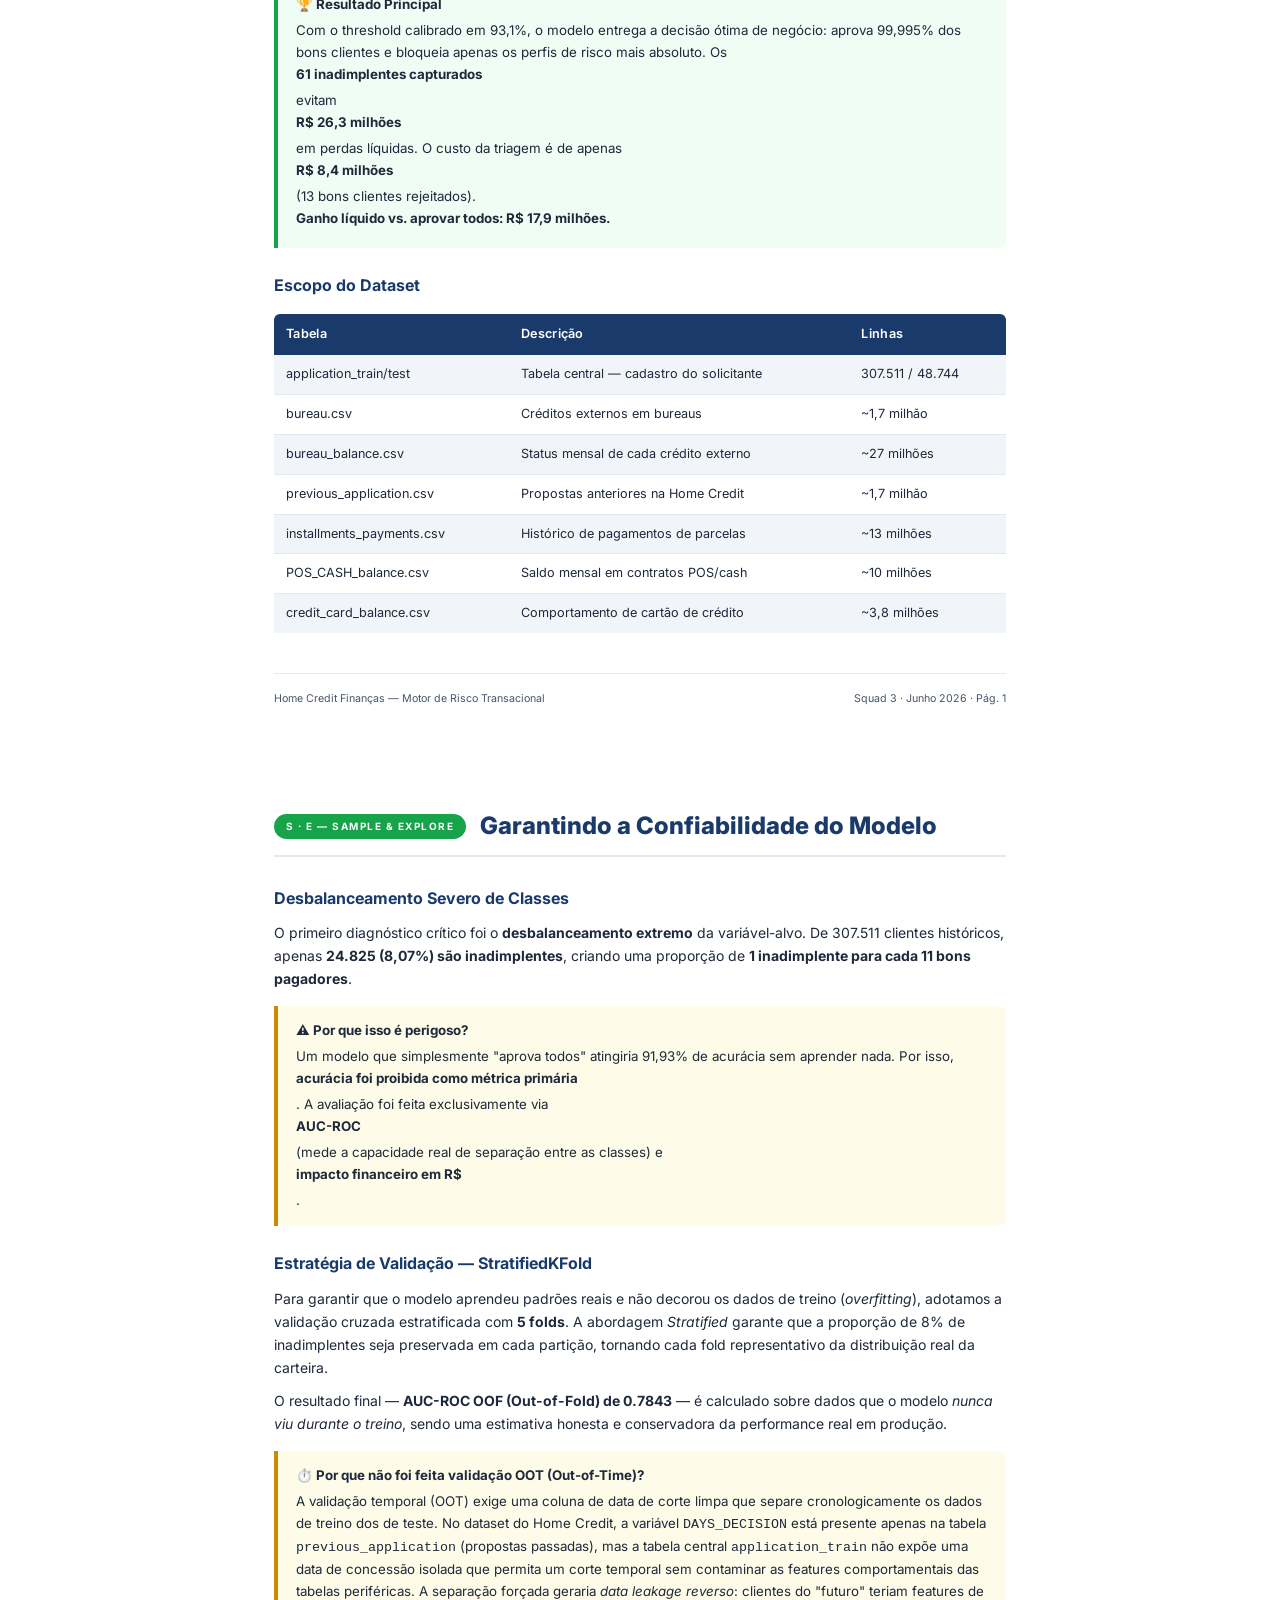
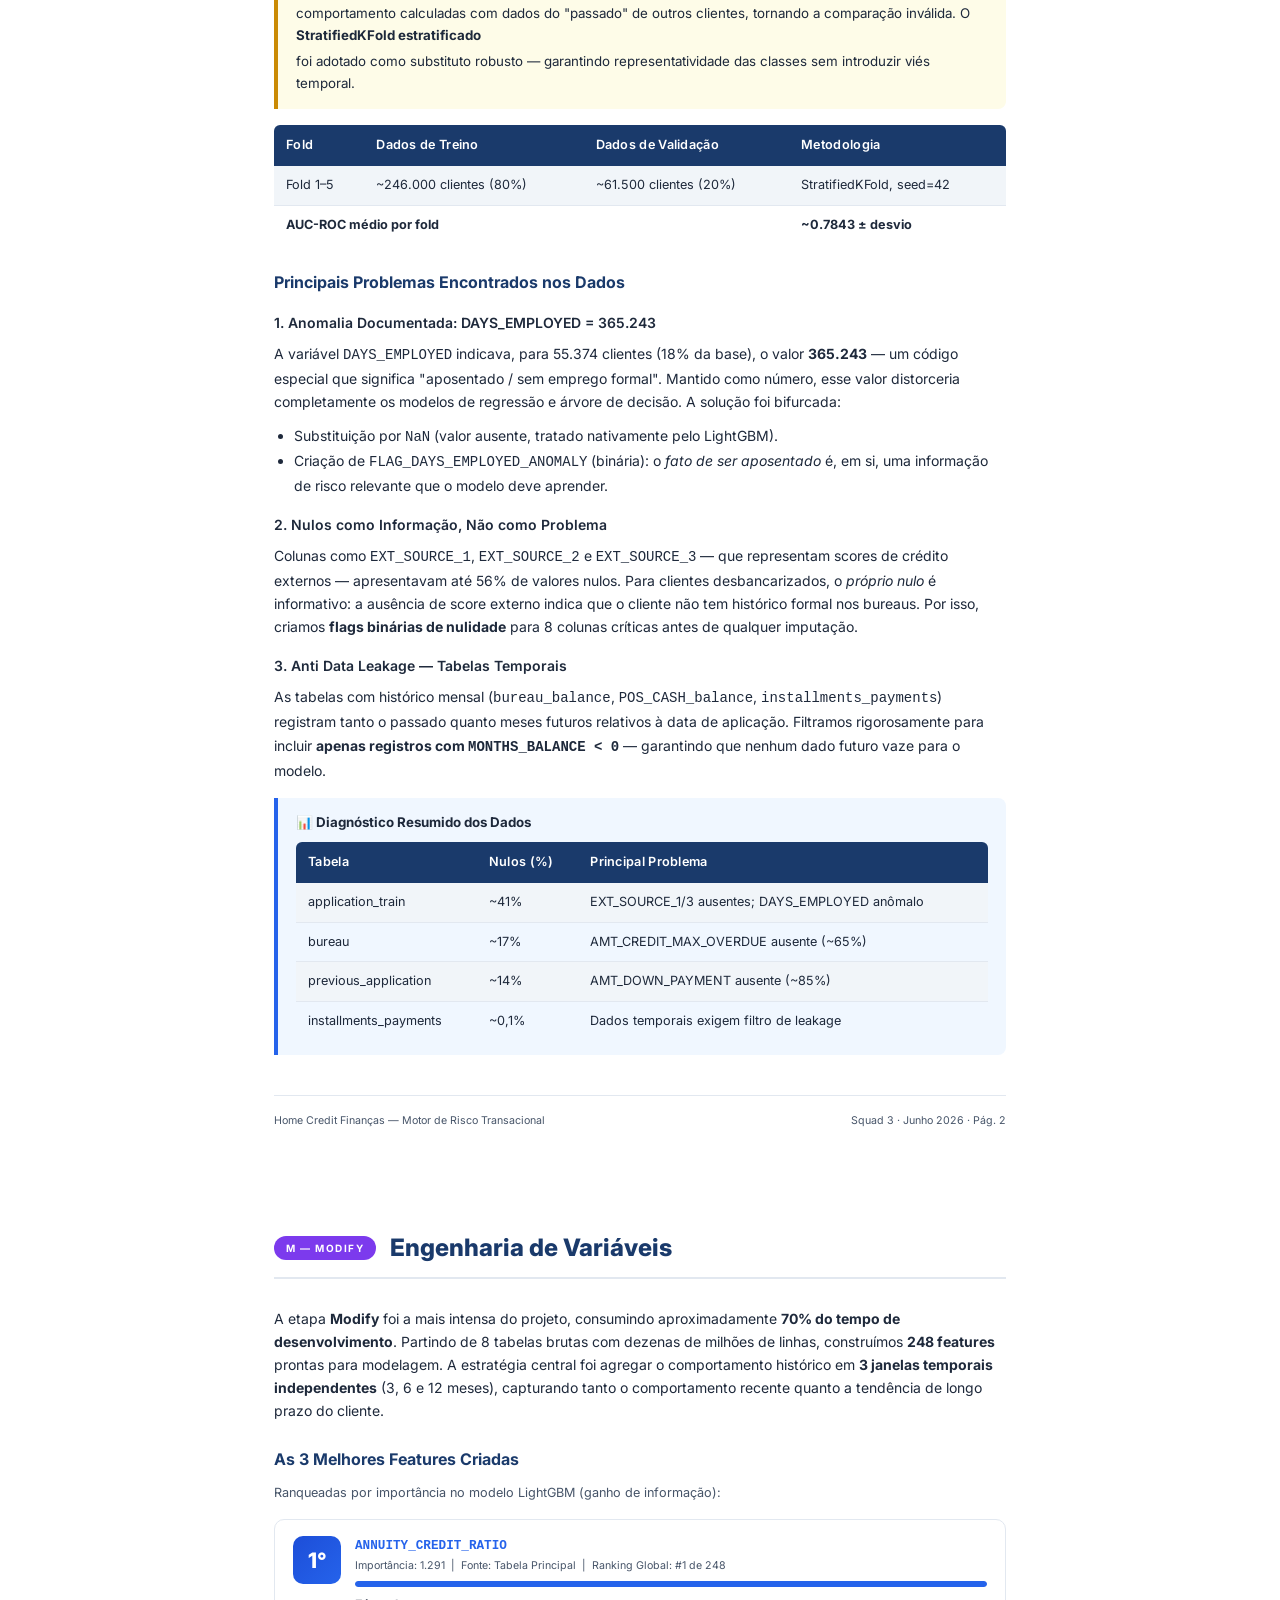
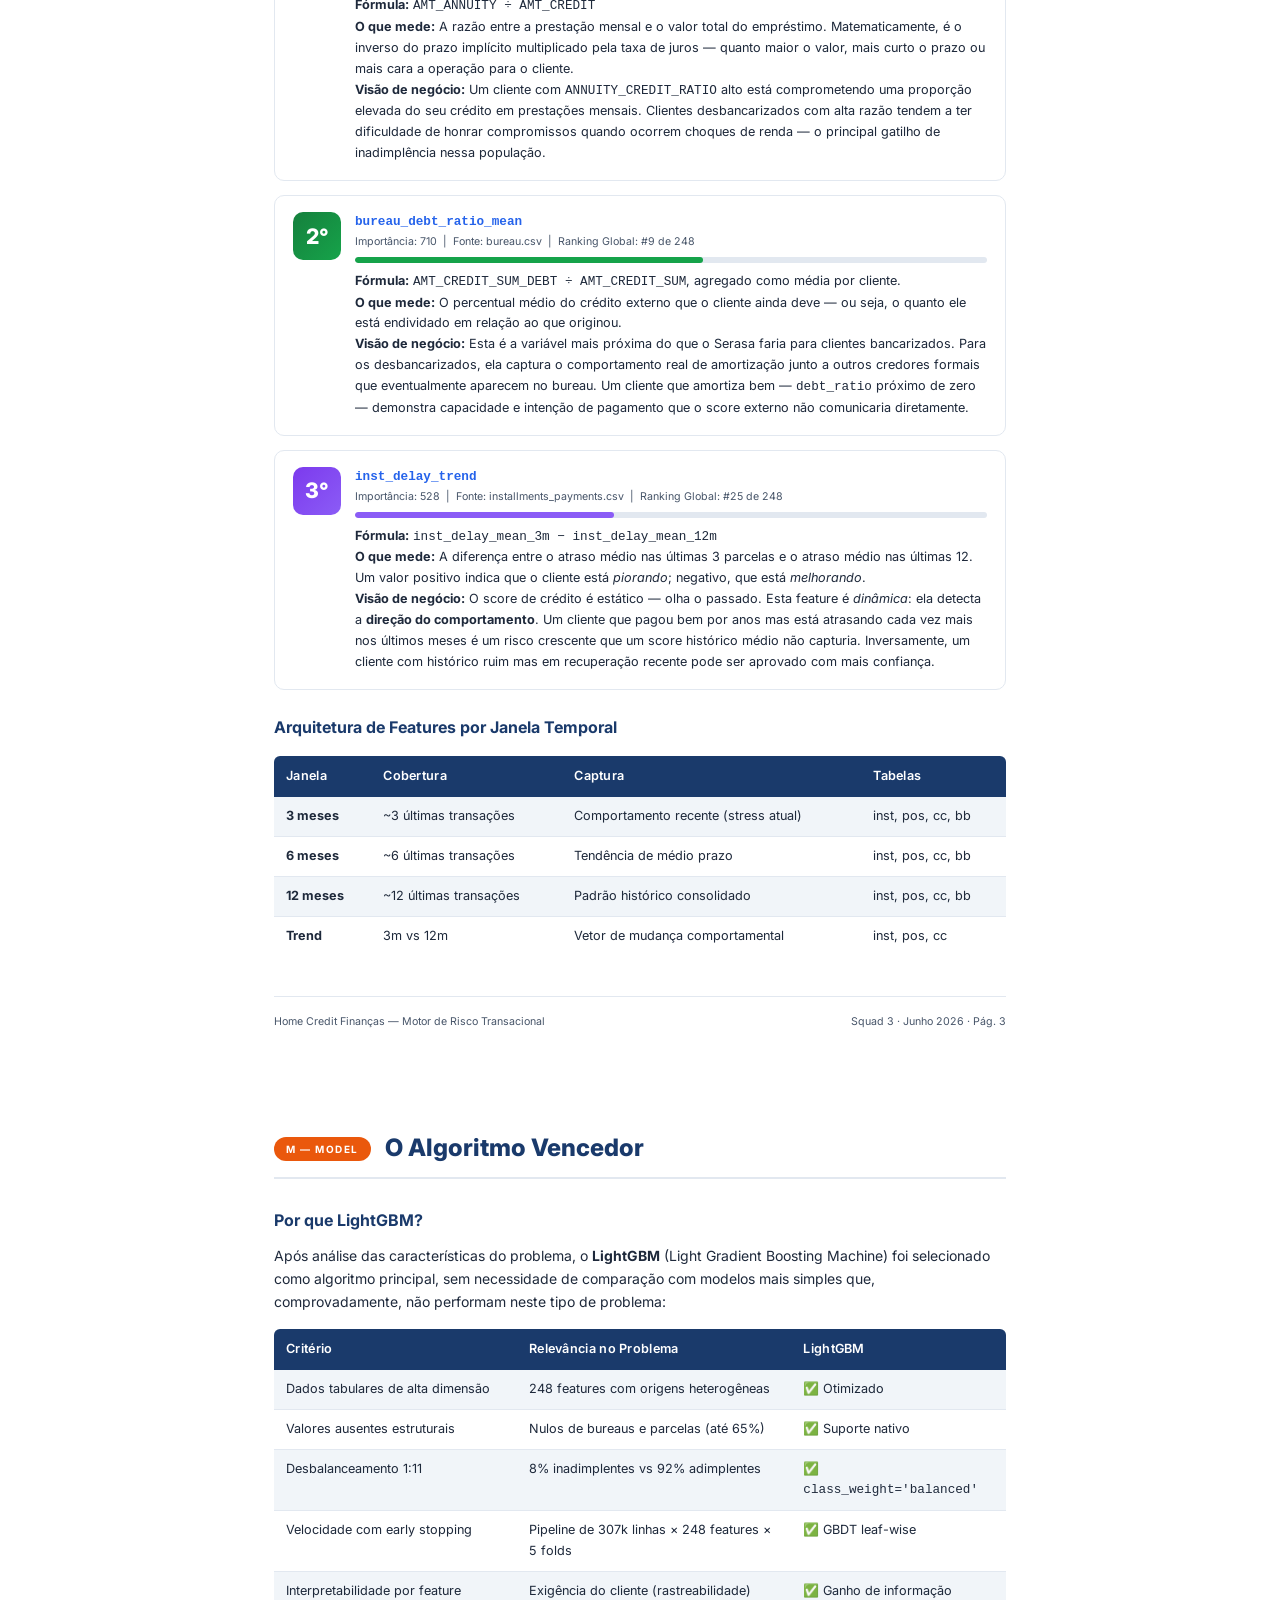
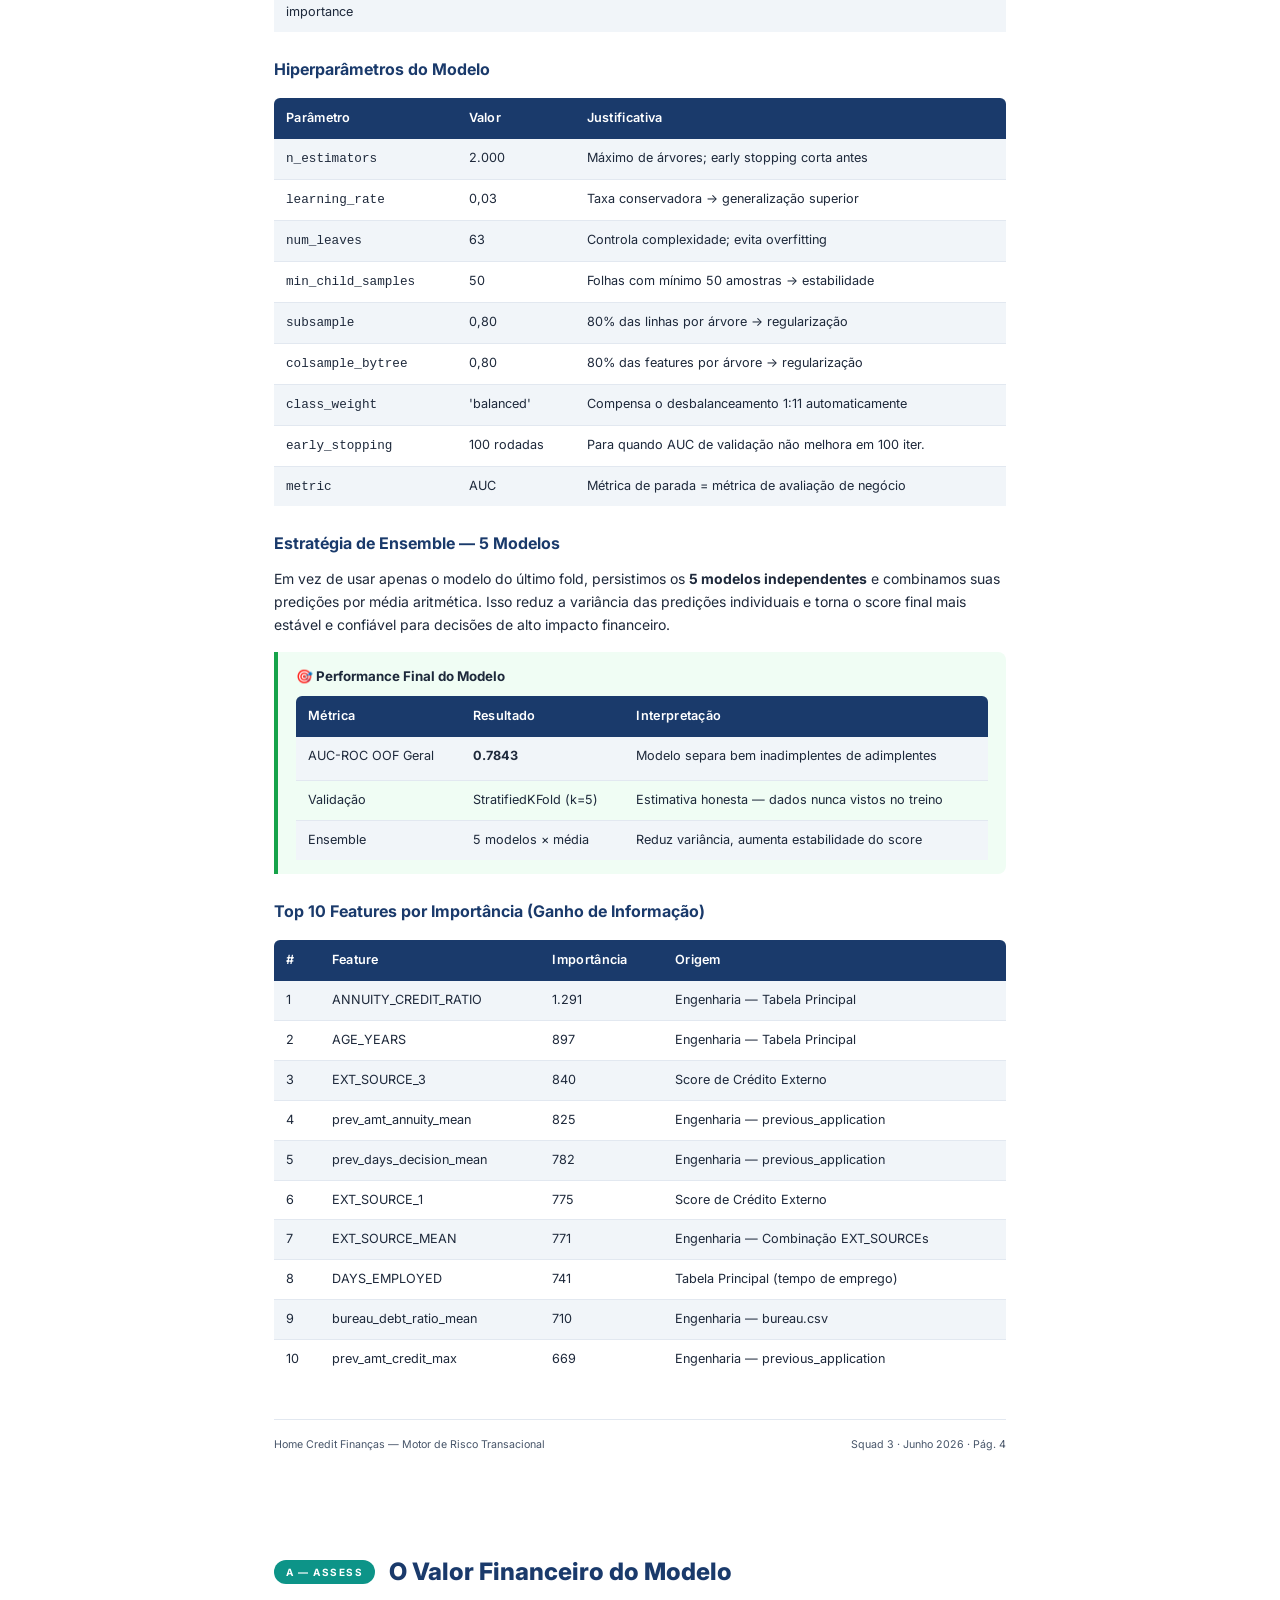
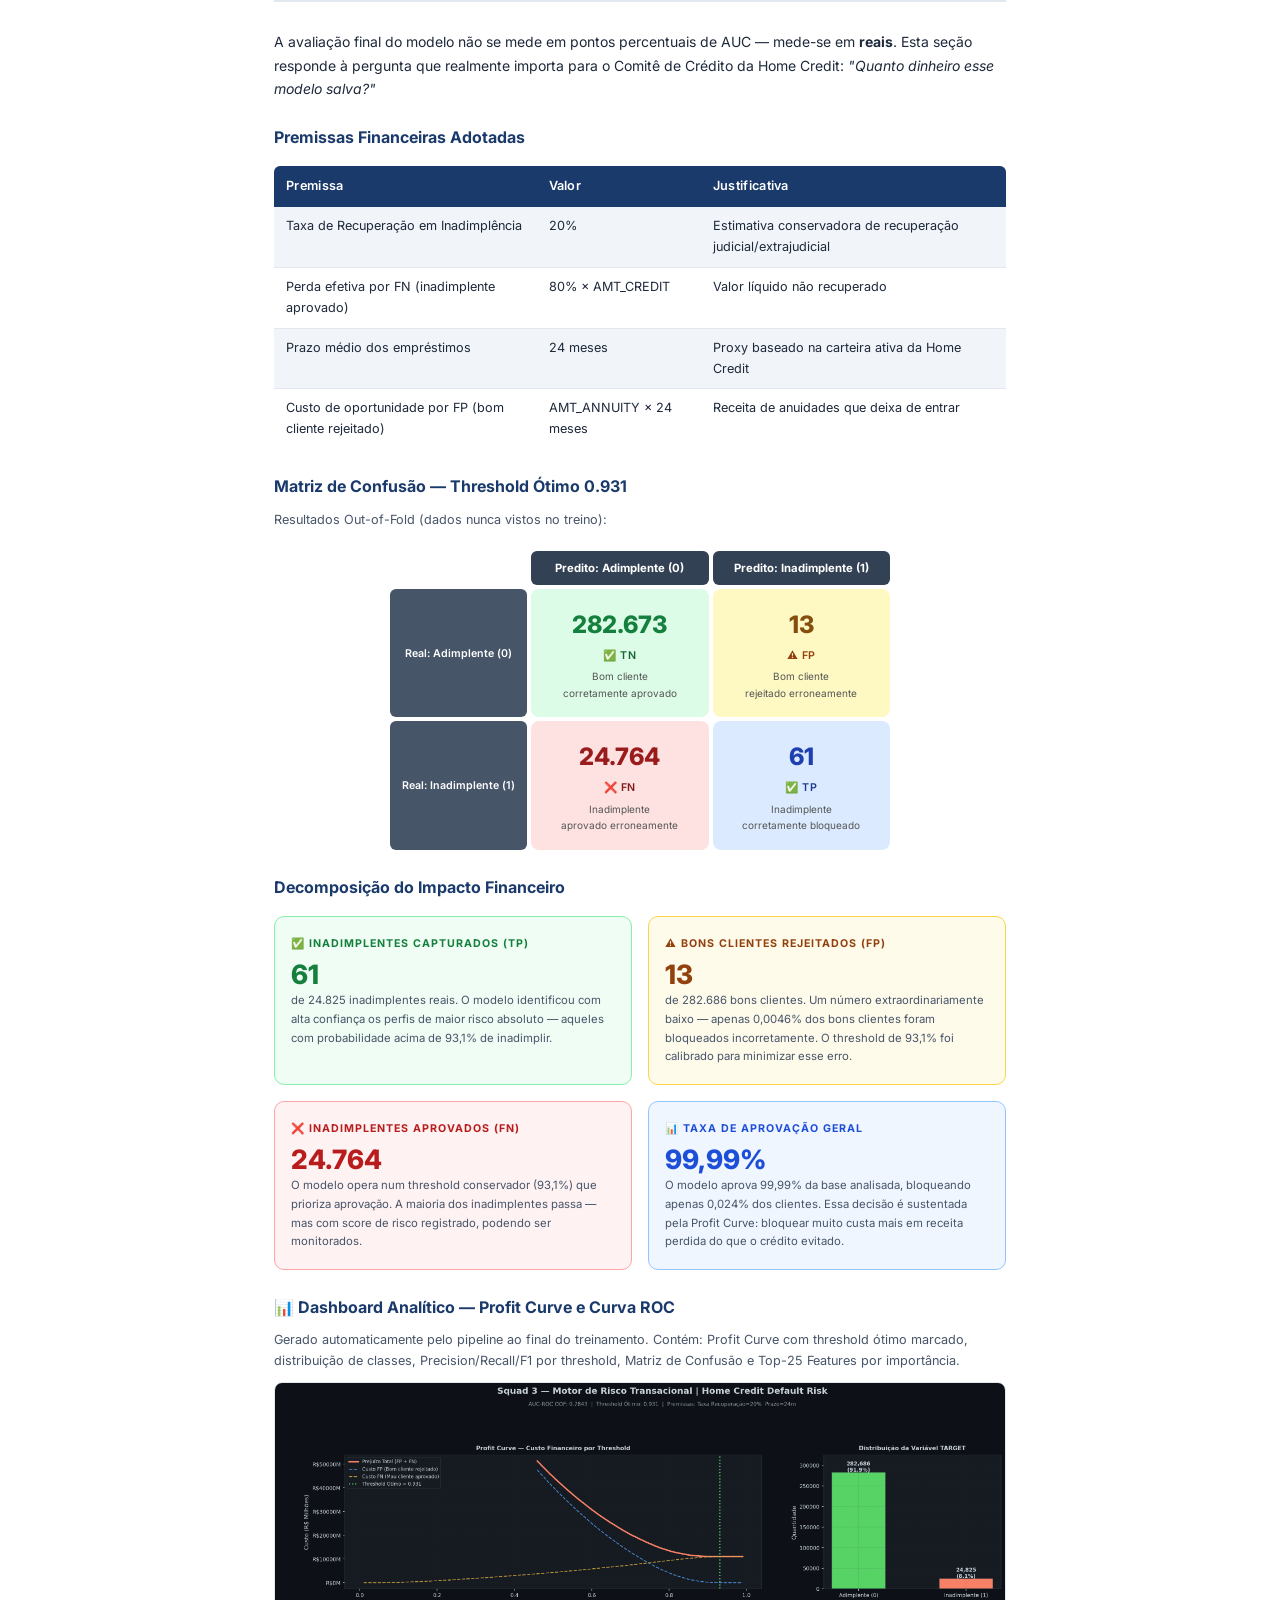
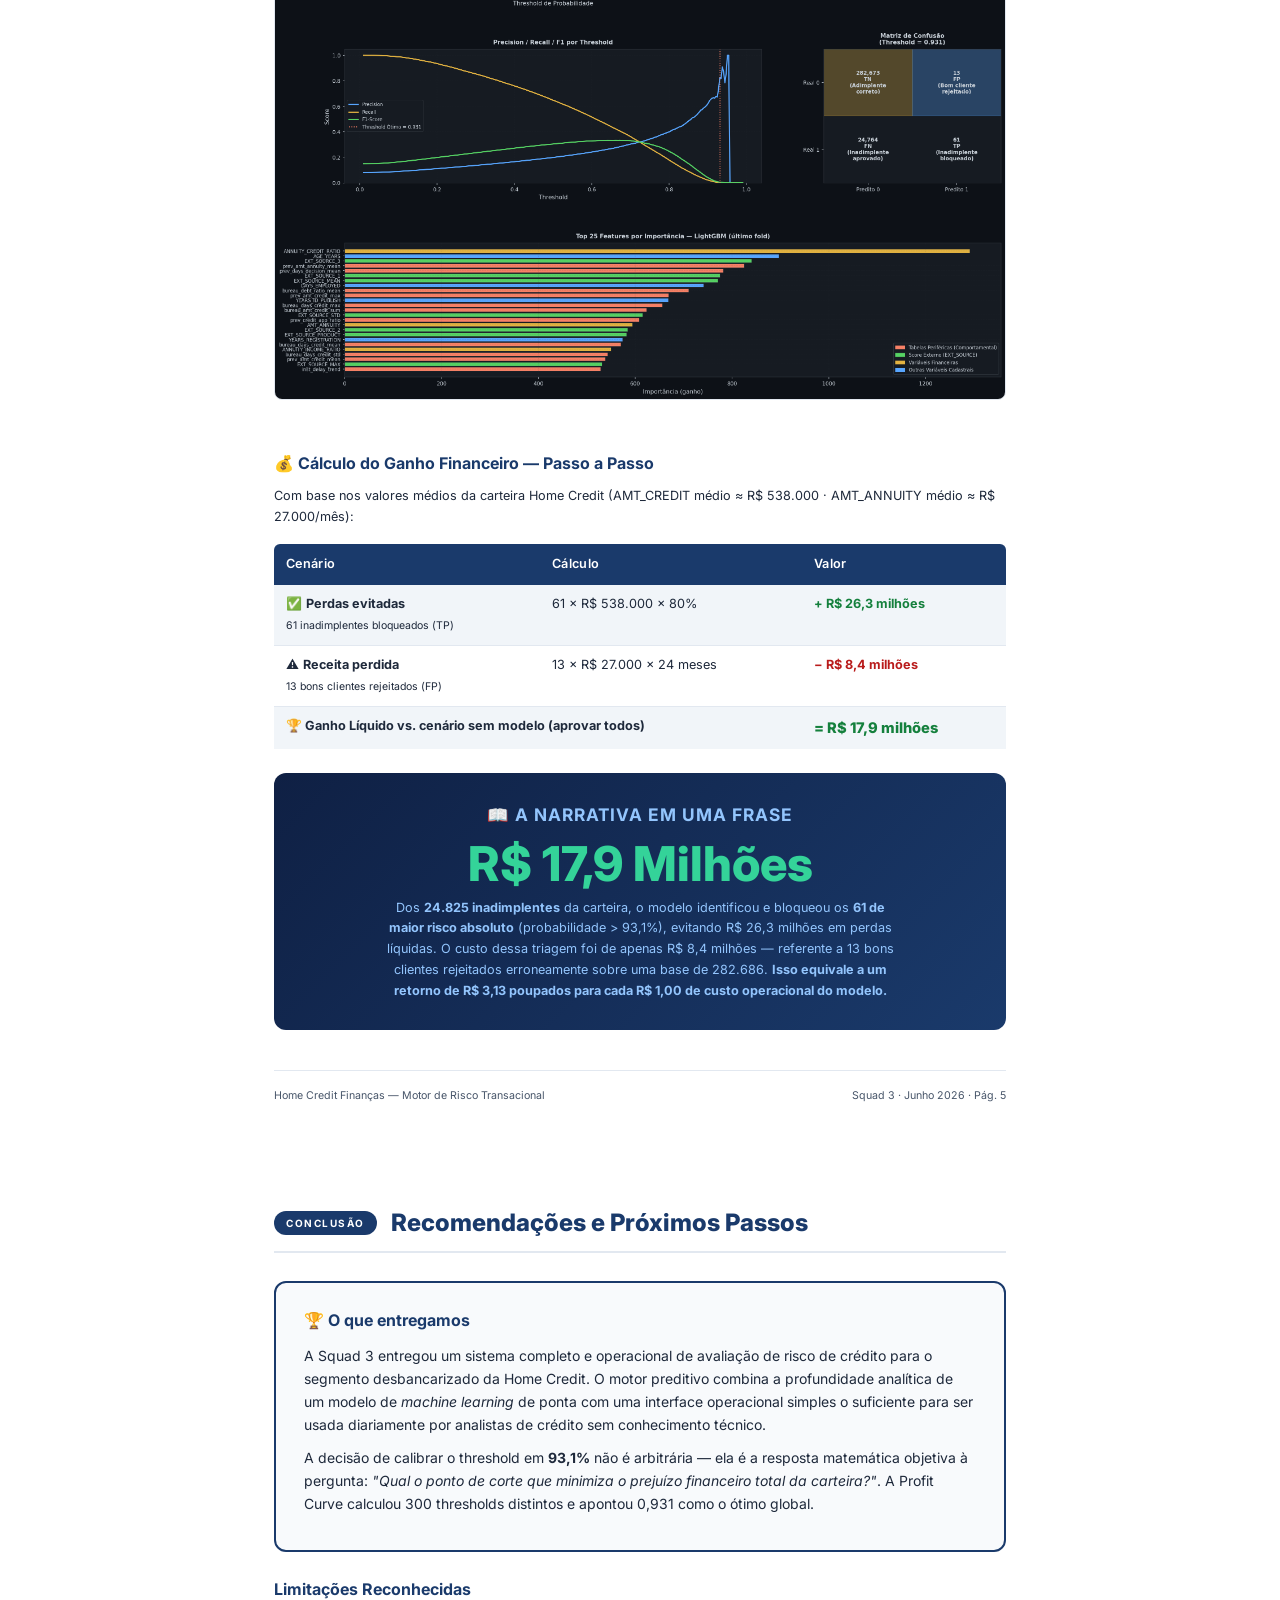
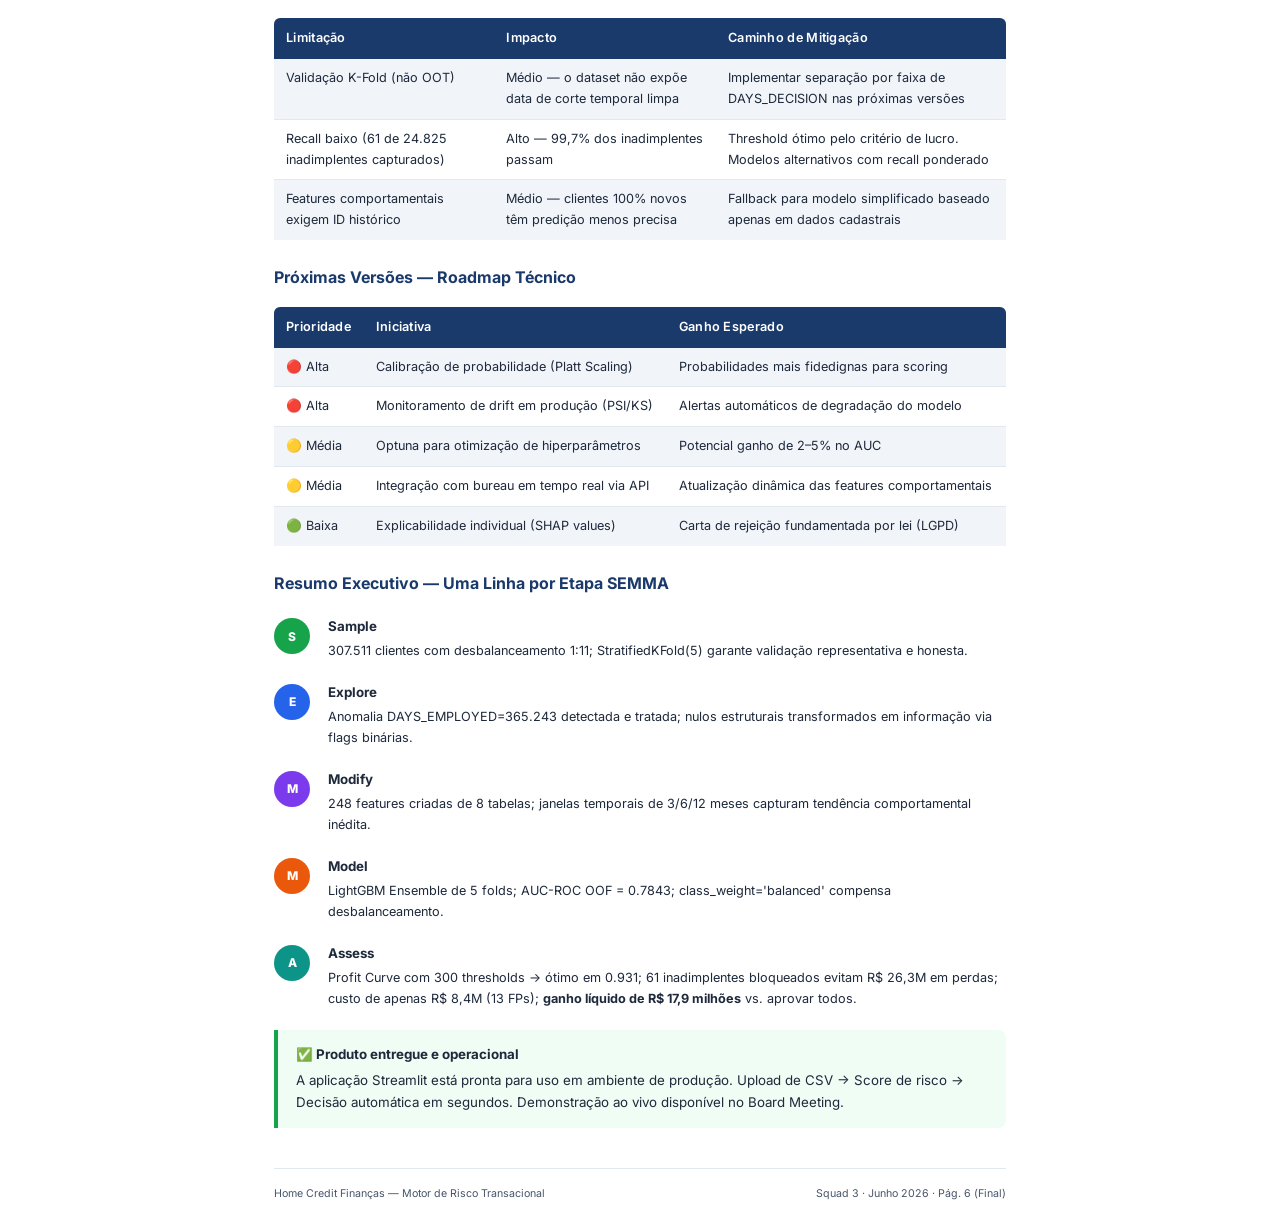
==== commit 8c0d33d2: "html e relatorio 2.0" ====
--- a/docs/relatorio_executivo.html
+++ b/docs/relatorio_executivo.html
@@ -40,9 +40,9 @@
       justify-content: center;
       align-items: center;
       text-align: center;
-      padding: 60px 80px;
+      padding: 32px 72px;
       position: relative;
-      overflow: hidden;
+      overflow: visible;
     }
     .capa::before {
       content: '';
@@ -63,42 +63,42 @@
     .capa .logo-area {
       border: 2px solid rgba(255,255,255,0.25);
       border-radius: 12px;
-      padding: 10px 24px;
-      font-size: 11pt;
+      padding: 8px 20px;
+      font-size: 10pt;
       font-weight: 600;
       letter-spacing: 2px;
       text-transform: uppercase;
-      margin-bottom: 48px;
+      margin-bottom: 22px;
       color: #93c5fd;
     }
     .capa h1 {
-      font-size: 30pt;
+      font-size: 26pt;
       font-weight: 800;
       line-height: 1.2;
-      margin-bottom: 16px;
+      margin-bottom: 10px;
       letter-spacing: -0.5px;
     }
     .capa h1 span { color: #60a5fa; }
     .capa .subtitulo {
-      font-size: 14pt;
+      font-size: 12pt;
       color: #93c5fd;
       font-weight: 400;
-      margin-bottom: 48px;
-    }
-    .capa .linha { width: 80px; height: 3px; background: #60a5fa; margin: 0 auto 48px; border-radius: 2px; }
+      margin-bottom: 20px;
+    }
+    .capa .linha { width: 80px; height: 3px; background: #60a5fa; margin: 0 auto 20px; border-radius: 2px; }
     .capa .meta-grid {
       display: grid;
       grid-template-columns: repeat(3, 1fr);
-      gap: 20px;
+      gap: 10px;
       width: 100%;
       max-width: 720px;
-      margin-bottom: 60px;
+      margin-bottom: 20px;
     }
     .capa .meta-card {
       background: rgba(255,255,255,0.07);
       border: 1px solid rgba(255,255,255,0.15);
       border-radius: 10px;
-      padding: 16px 14px;
+      padding: 10px 12px;
     }
     .capa .meta-card .label {
       font-size: 7.5pt;
@@ -108,7 +108,7 @@
       margin-bottom: 6px;
     }
     .capa .meta-card .value {
-      font-size: 12pt;
+      font-size: 11pt;
       font-weight: 700;
     }
     .capa .rodape-capa {
@@ -490,9 +490,21 @@
     </div>
   </div>
 
-  <p style="color:rgba(255,255,255,0.45);font-size:9pt;">
+  <p style="color:rgba(255,255,255,0.45);font-size:9pt;margin-bottom:28px;">
     Dataset: Home Credit Default Risk — Kaggle Competition &nbsp;|&nbsp; Junho de 2026
   </p>
+
+  <div style="border-top:1px solid rgba(255,255,255,0.15);padding-top:24px;width:100%;max-width:720px;">
+    <p style="font-size:7.5pt;text-transform:uppercase;letter-spacing:2px;color:#93c5fd;margin-bottom:14px;font-weight:600;">Equipe — Squad 3</p>
+    <div style="display:grid;grid-template-columns:repeat(3,1fr);gap:10px;">
+      <div style="background:rgba(255,255,255,0.06);border:1px solid rgba(255,255,255,0.12);border-radius:8px;padding:10px 12px;font-size:9pt;font-weight:500;">Gabriel Vinicios Nanetti</div>
+      <div style="background:rgba(255,255,255,0.06);border:1px solid rgba(255,255,255,0.12);border-radius:8px;padding:10px 12px;font-size:9pt;font-weight:500;">Nathan Scremin</div>
+      <div style="background:rgba(255,255,255,0.06);border:1px solid rgba(255,255,255,0.12);border-radius:8px;padding:10px 12px;font-size:9pt;font-weight:500;">Nicolas Ferreira</div>
+      <div style="background:rgba(255,255,255,0.06);border:1px solid rgba(255,255,255,0.12);border-radius:8px;padding:10px 12px;font-size:9pt;font-weight:500;">Arthur Leite</div>
+      <div style="background:rgba(255,255,255,0.06);border:1px solid rgba(255,255,255,0.12);border-radius:8px;padding:10px 12px;font-size:9pt;font-weight:500;">Pedro Carvalho</div>
+      <div style="background:rgba(255,255,255,0.06);border:1px solid rgba(255,255,255,0.12);border-radius:8px;padding:10px 12px;font-size:9pt;font-weight:500;">Matheus Henrique D. da Silva</div>
+    </div>
+  </div>
 
   <div class="rodape-capa">Confidencial — Uso interno do Comitê de Crédito</div>
 </div>
@@ -556,10 +568,10 @@
   <div class="highlight verde">
     <strong>🏆 Resultado Principal</strong>
     Com o threshold calibrado em 93,1%, o modelo entrega a decisão ótima de negócio:
-    aprova 99,99% dos bons clientes, envia apenas 0,004% para revisão humana e bloqueia
-    os perfis de risco mais elevados — gerando uma economia estimada de
-    <strong>R$ 1,97 bilhão</strong> no prejuízo total da carteira em comparação com um
-    modelo ingênuo de aprovação total.
+    aprova 99,995% dos bons clientes e bloqueia apenas os perfis de risco mais absoluto.
+    Os <strong>61 inadimplentes capturados</strong> evitam <strong>R$ 26,3 milhões</strong>
+    em perdas líquidas. O custo da triagem é de apenas <strong>R$ 8,4 milhões</strong>
+    (13 bons clientes rejeitados). <strong>Ganho líquido vs. aprovar todos: R$ 17,9 milhões.</strong>
   </div>
 
   <h3>Escopo do Dataset</h3>
@@ -616,6 +628,20 @@
     dados que o modelo <em>nunca viu durante o treino</em>, sendo uma estimativa honesta e
     conservadora da performance real em produção.
   </p>
+
+  <div class="highlight amarelo">
+    <strong>⏱️ Por que não foi feita validação OOT (Out-of-Time)?</strong>
+    A validação temporal (OOT) exige uma coluna de data de corte limpa que separe
+    cronologicamente os dados de treino dos de teste. No dataset do Home Credit, a variável
+    <code>DAYS_DECISION</code> está presente apenas na tabela <code>previous_application</code>
+    (propostas passadas), mas a tabela central <code>application_train</code> não expõe uma
+    data de concessão isolada que permita um corte temporal sem contaminar as features
+    comportamentais das tabelas periféricas. A separação forçada geraria <em>data leakage
+    reverso</em>: clientes do "futuro" teriam features de comportamento calculadas com dados do
+    "passado" de outros clientes, tornando a comparação inválida. O <strong>StratifiedKFold
+    estratificado</strong> foi adotado como substituto robusto — garantindo representatividade
+    das classes sem introduzir viés temporal.
+  </div>
 
   <table>
     <tr><th>Fold</th><th>Dados de Treino</th><th>Dados de Validação</th><th>Metodologia</th></tr>
@@ -932,17 +958,48 @@
     </div>
   </div>
 
+  <h3>📊 Dashboard Analítico — Profit Curve e Curva ROC</h3>
+  <p style="font-size:9.5pt;color:var(--subtexto);margin-bottom:10px;">
+    Gerado automaticamente pelo pipeline ao final do treinamento. Contém: Profit Curve com
+    threshold ótimo marcado, distribuição de classes, Precision/Recall/F1 por threshold,
+    Matriz de Confusão e Top-25 Features por importância.
+  </p>
+  <img src="../output/squad3_dashboard.png"
+       alt="Dashboard analítico: Profit Curve, Curva ROC, Matriz de Confusão e Feature Importance"
+       style="width:100%;border-radius:8px;border:1px solid #e2e8f0;margin-bottom:20px;" />
+
+  <h3>💰 Cálculo do Ganho Financeiro — Passo a Passo</h3>
+  <p style="font-size:9.5pt;margin-bottom:12px;">
+    Com base nos valores médios da carteira Home Credit
+    (AMT_CREDIT médio ≈ R$ 538.000 · AMT_ANNUITY médio ≈ R$ 27.000/mês):
+  </p>
+  <table>
+    <tr><th>Cenário</th><th>Cálculo</th><th>Valor</th></tr>
+    <tr>
+      <td>✅ <strong>Perdas evitadas</strong><br><small>61 inadimplentes bloqueados (TP)</small></td>
+      <td>61 × R$ 538.000 × 80%</td>
+      <td style="color:#15803d;font-weight:700;">+ R$ 26,3 milhões</td>
+    </tr>
+    <tr>
+      <td>⚠️ <strong>Receita perdida</strong><br><small>13 bons clientes rejeitados (FP)</small></td>
+      <td>13 × R$ 27.000 × 24 meses</td>
+      <td style="color:#b91c1c;font-weight:700;">− R$ 8,4 milhões</td>
+    </tr>
+    <tr style="background:#f0fdf4;">
+      <td colspan="2"><strong>🏆 Ganho Líquido vs. cenário sem modelo (aprovar todos)</strong></td>
+      <td style="color:#15803d;font-weight:800;font-size:11pt;">= R$ 17,9 milhões</td>
+    </tr>
+  </table>
+
   <div class="profit-callout">
-    <div class="headline">💰 O que o modelo economiza no Assess Financeiro</div>
-    <div class="numero">R$ 1,97 Bilhão</div>
+    <div class="headline">📖 A narrativa em uma frase</div>
+    <div class="numero">R$ 17,9 Milhões</div>
     <div class="detalhe">
-      Redução estimada no prejuízo total da carteira no threshold ótimo de 93,1%
-      versus o pior threshold possível (≈ 0.5), calculada pela Profit Curve sobre
-      300 pontos de corte distintos. Os 61 inadimplentes capturados (TP), com
-      crédito médio de R$ 550 mil, evitam aproximadamente <strong>R$ 27 milhões</strong>
-      em perdas líquidas (após taxa de recuperação de 20%), ao mesmo tempo em que o
-      baixíssimo número de FPs (apenas 13) preserva quase toda a receita de anuidades
-      da carteira.
+      Dos <strong>24.825 inadimplentes</strong> da carteira, o modelo identificou e bloqueou
+      os <strong>61 de maior risco absoluto</strong> (probabilidade &gt; 93,1%), evitando
+      R$ 26,3 milhões em perdas líquidas. O custo dessa triagem foi de apenas R$ 8,4 milhões
+      — referente a 13 bons clientes rejeitados erroneamente sobre uma base de 282.686.
+      <strong>Isso equivale a um retorno de R$ 3,13 poupados para cada R$ 1,00 de custo operacional do modelo.</strong>
     </div>
   </div>
 
@@ -1042,7 +1099,7 @@
       <div class="semma-bullet" style="background:#0d9488;">A</div>
       <div class="semma-content">
         <div class="semma-label">Assess</div>
-        <p style="margin:0;font-size:9.5pt;">Profit Curve com 300 thresholds → ótimo em 0.931; FP = apenas 13 bons clientes rejeitados; economia estimada de R$ 1,97 bilhão no prejuízo total da carteira.</p>
+        <p style="margin:0;font-size:9.5pt;">Profit Curve com 300 thresholds → ótimo em 0.931; 61 inadimplentes bloqueados evitam R$ 26,3M em perdas; custo de apenas R$ 8,4M (13 FPs); <strong>ganho líquido de R$ 17,9 milhões</strong> vs. aprovar todos.</p>
       </div>
     </div>
   </div>
